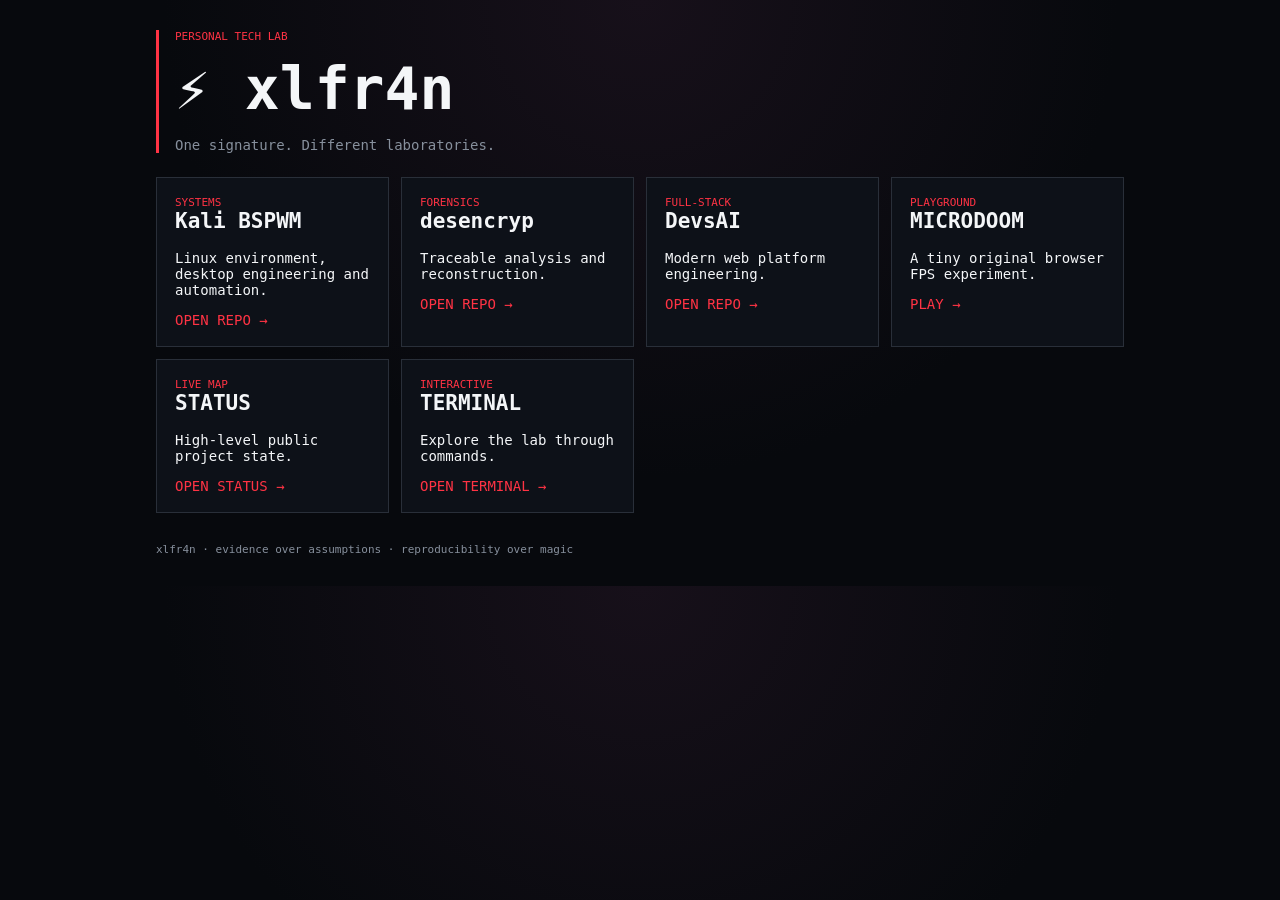
==== index.html @ 0e866625 "feat(profile): add xlfr4n lab navigation and experiments" ====
<!doctype html><html lang="en"><head><meta charset="utf-8"><meta name="viewport" content="width=device-width,initial-scale=1"><meta name="theme-color" content="#07090d"><title>xlfr4n // LAB</title><style>:root{--r:#ff3344;--bg:#07090d;--p:#0d1118;--f:#f4f6f8;--m:#87909d}*{box-sizing:border-box}body{margin:0;background:radial-gradient(circle at 50% 0,#17101a,#07090d 55%);color:var(--f);font:14px ui-monospace,SFMono-Regular,Menlo,monospace}main{width:min(1000px,100%);margin:auto;padding:30px 16px}.hero{border-left:3px solid var(--r);padding-left:16px}.hero h1{margin:.2em 0;font-size:clamp(28px,7vw,58px)}.hero p{color:var(--m)}.grid{display:grid;grid-template-columns:repeat(auto-fit,minmax(210px,1fr));gap:12px;margin-top:24px}.card{padding:18px;background:var(--p);border:1px solid #292f39}.card h2{margin-top:0}.card a{color:var(--r);text-decoration:none}.tag{color:var(--r);font-size:11px}footer{margin-top:30px;color:var(--m);font-size:11px}</style></head><body><main><section class="hero"><div class="tag">PERSONAL TECH LAB</div><h1>⚡ xlfr4n</h1><p>One signature. Different laboratories.</p></section><div class="grid"><div class="card"><div class="tag">SYSTEMS</div><h2>Kali BSPWM</h2><p>Linux environment, desktop engineering and automation.</p><a href="https://github.com/xlfr4n/kali-bspwm-2026">OPEN REPO →</a></div><div class="card"><div class="tag">FORENSICS</div><h2>desencryp</h2><p>Traceable analysis and reconstruction.</p><a href="https://github.com/xlfr4n/desencryp">OPEN REPO →</a></div><div class="card"><div class="tag">FULL-STACK</div><h2>DevsAI</h2><p>Modern web platform engineering.</p><a href="https://github.com/xlfr4n/DevsAI">OPEN REPO →</a></div><div class="card"><div class="tag">PLAYGROUND</div><h2>MICRODOOM</h2><p>A tiny original browser FPS experiment.</p><a href="./play/">PLAY →</a></div><div class="card"><div class="tag">LIVE MAP</div><h2>STATUS</h2><p>High-level public project state.</p><a href="./status/">OPEN STATUS →</a></div><div class="card"><div class="tag">INTERACTIVE</div><h2>TERMINAL</h2><p>Explore the lab through commands.</p><a href="./terminal/">OPEN TERMINAL →</a></div></div><footer>xlfr4n · evidence over assumptions · reproducibility over magic</footer></main></body></html>
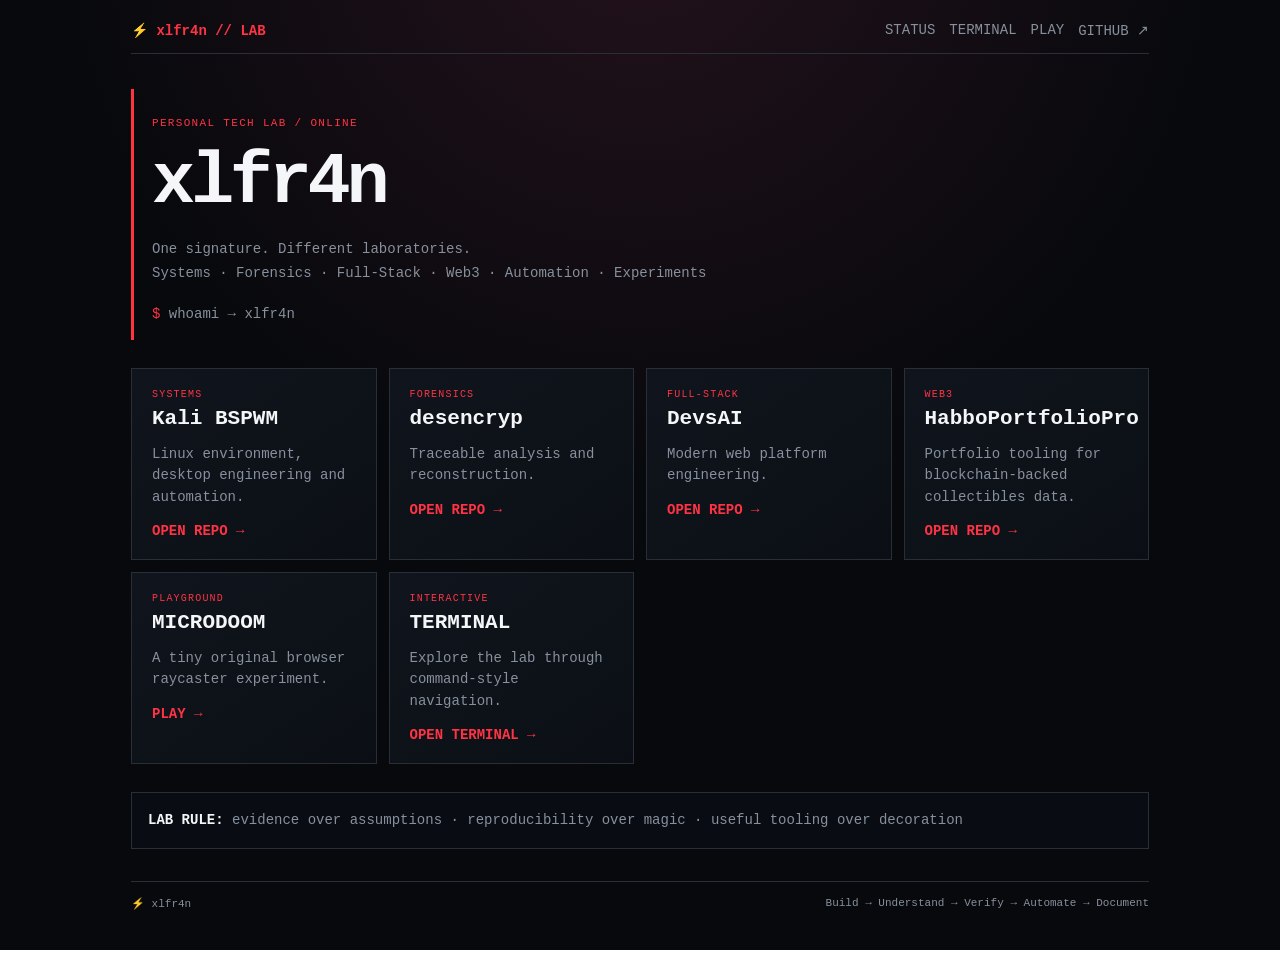
==== commit 73c5d4d6: "lab: polish companion landing page" ====
--- a/index.html
+++ b/index.html
@@ -1 +1,23 @@
-<!doctype html><html lang="en"><head><meta charset="utf-8"><meta name="viewport" content="width=device-width,initial-scale=1"><meta name="theme-color" content="#07090d"><title>xlfr4n // LAB</title><style>:root{--r:#ff3344;--bg:#07090d;--p:#0d1118;--f:#f4f6f8;--m:#87909d}*{box-sizing:border-box}body{margin:0;background:radial-gradient(circle at 50% 0,#17101a,#07090d 55%);color:var(--f);font:14px ui-monospace,SFMono-Regular,Menlo,monospace}main{width:min(1000px,100%);margin:auto;padding:30px 16px}.hero{border-left:3px solid var(--r);padding-left:16px}.hero h1{margin:.2em 0;font-size:clamp(28px,7vw,58px)}.hero p{color:var(--m)}.grid{display:grid;grid-template-columns:repeat(auto-fit,minmax(210px,1fr));gap:12px;margin-top:24px}.card{padding:18px;background:var(--p);border:1px solid #292f39}.card h2{margin-top:0}.card a{color:var(--r);text-decoration:none}.tag{color:var(--r);font-size:11px}footer{margin-top:30px;color:var(--m);font-size:11px}</style></head><body><main><section class="hero"><div class="tag">PERSONAL TECH LAB</div><h1>⚡ xlfr4n</h1><p>One signature. Different laboratories.</p></section><div class="grid"><div class="card"><div class="tag">SYSTEMS</div><h2>Kali BSPWM</h2><p>Linux environment, desktop engineering and automation.</p><a href="https://github.com/xlfr4n/kali-bspwm-2026">OPEN REPO →</a></div><div class="card"><div class="tag">FORENSICS</div><h2>desencryp</h2><p>Traceable analysis and reconstruction.</p><a href="https://github.com/xlfr4n/desencryp">OPEN REPO →</a></div><div class="card"><div class="tag">FULL-STACK</div><h2>DevsAI</h2><p>Modern web platform engineering.</p><a href="https://github.com/xlfr4n/DevsAI">OPEN REPO →</a></div><div class="card"><div class="tag">PLAYGROUND</div><h2>MICRODOOM</h2><p>A tiny original browser FPS experiment.</p><a href="./play/">PLAY →</a></div><div class="card"><div class="tag">LIVE MAP</div><h2>STATUS</h2><p>High-level public project state.</p><a href="./status/">OPEN STATUS →</a></div><div class="card"><div class="tag">INTERACTIVE</div><h2>TERMINAL</h2><p>Explore the lab through commands.</p><a href="./terminal/">OPEN TERMINAL →</a></div></div><footer>xlfr4n · evidence over assumptions · reproducibility over magic</footer></main></body></html>+<!doctype html>
+<html lang="en">
+<head>
+<meta charset="utf-8"><meta name="viewport" content="width=device-width,initial-scale=1">
+<meta name="theme-color" content="#07090d"><meta name="description" content="xlfr4n personal technical laboratory — systems, forensics, full-stack, Web3 and experiments.">
+<link rel="manifest" href="./manifest.json"><title>xlfr4n // LAB</title>
+<style>
+:root{--r:#ff3344;--bg:#07090d;--p:#0d1118;--f:#f4f6f8;--m:#87909d;--line:#292f39}*{box-sizing:border-box}html{scroll-behavior:smooth}body{margin:0;background:radial-gradient(circle at 50% -10%,#24121b,#07090d 48%);color:var(--f);font:14px ui-monospace,SFMono-Regular,Menlo,monospace;min-height:100vh}body:before{content:"";position:fixed;inset:0;pointer-events:none;background:repeating-linear-gradient(0deg,transparent 0 3px,#fff1 4px);opacity:.025}.wrap{width:min(1050px,100%);margin:auto;padding:22px 16px 40px}.nav{display:flex;gap:10px;justify-content:space-between;align-items:center;border-bottom:1px solid var(--line);padding:0 0 14px;margin-bottom:35px}.nav b{color:var(--r)}.nav a{color:var(--m);text-decoration:none}.links{display:flex;gap:14px;flex-wrap:wrap}.hero{padding:28px 0 18px;border-left:3px solid var(--r);padding-left:18px}.eyebrow{color:var(--r);font-size:11px;letter-spacing:.12em}.hero h1{margin:.18em 0;font-size:clamp(34px,9vw,72px);letter-spacing:-.06em}.hero p{color:var(--m);max-width:720px;line-height:1.7}.prompt{margin-top:20px;color:var(--m)}.prompt span{color:var(--r)}.grid{display:grid;grid-template-columns:repeat(auto-fit,minmax(225px,1fr));gap:12px;margin-top:28px}.card{padding:20px;background:linear-gradient(145deg,#10151d,#0b0f15);border:1px solid var(--line);transition:.18s transform,.18s border-color}.card:hover{transform:translateY(-3px);border-color:#ff334466}.card h2{margin:7px 0 8px}.card p{color:var(--m);line-height:1.55;min-height:44px}.card a{color:var(--r);text-decoration:none;font-weight:700}.tag{color:var(--r);font-size:10px;letter-spacing:.12em}.strip{margin-top:28px;border:1px solid var(--line);padding:16px;background:#090d13;color:var(--m);line-height:1.7}.strip strong{color:var(--f)}footer{display:flex;justify-content:space-between;gap:12px;flex-wrap:wrap;margin-top:32px;padding-top:15px;border-top:1px solid var(--line);color:var(--m);font-size:11px}@media(max-width:560px){.nav{align-items:flex-start;flex-direction:column}.links{gap:9px}.hero{padding-top:12px}.card p{min-height:0}}
+</style></head>
+<body><main class="wrap">
+<nav class="nav"><b>⚡ xlfr4n // LAB</b><div class="links"><a href="./status/">STATUS</a><a href="./terminal/">TERMINAL</a><a href="./play/">PLAY</a><a href="https://github.com/xlfr4n">GITHUB ↗</a></div></nav>
+<section class="hero"><div class="eyebrow">PERSONAL TECH LAB / ONLINE</div><h1>xlfr4n</h1><p>One signature. Different laboratories.<br>Systems · Forensics · Full-Stack · Web3 · Automation · Experiments</p><div class="prompt"><span>$</span> whoami → xlfr4n</div></section>
+<div class="grid">
+<div class="card"><div class="tag">SYSTEMS</div><h2>Kali BSPWM</h2><p>Linux environment, desktop engineering and automation.</p><a href="https://github.com/xlfr4n/kali-bspwm-2026">OPEN REPO →</a></div>
+<div class="card"><div class="tag">FORENSICS</div><h2>desencryp</h2><p>Traceable analysis and reconstruction.</p><a href="https://github.com/xlfr4n/desencryp">OPEN REPO →</a></div>
+<div class="card"><div class="tag">FULL-STACK</div><h2>DevsAI</h2><p>Modern web platform engineering.</p><a href="https://github.com/xlfr4n/DevsAI">OPEN REPO →</a></div>
+<div class="card"><div class="tag">WEB3</div><h2>HabboPortfolioPro</h2><p>Portfolio tooling for blockchain-backed collectibles data.</p><a href="https://github.com/xlfr4n/HabboPortfolioPro">OPEN REPO →</a></div>
+<div class="card"><div class="tag">PLAYGROUND</div><h2>MICRODOOM</h2><p>A tiny original browser raycaster experiment.</p><a href="./play/">PLAY →</a></div>
+<div class="card"><div class="tag">INTERACTIVE</div><h2>TERMINAL</h2><p>Explore the lab through command-style navigation.</p><a href="./terminal/">OPEN TERMINAL →</a></div>
+</div>
+<div class="strip"><strong>LAB RULE:</strong> evidence over assumptions · reproducibility over magic · useful tooling over decoration</div>
+<footer><span>⚡ xlfr4n</span><span>Build → Understand → Verify → Automate → Document</span></footer>
+</main></body></html>
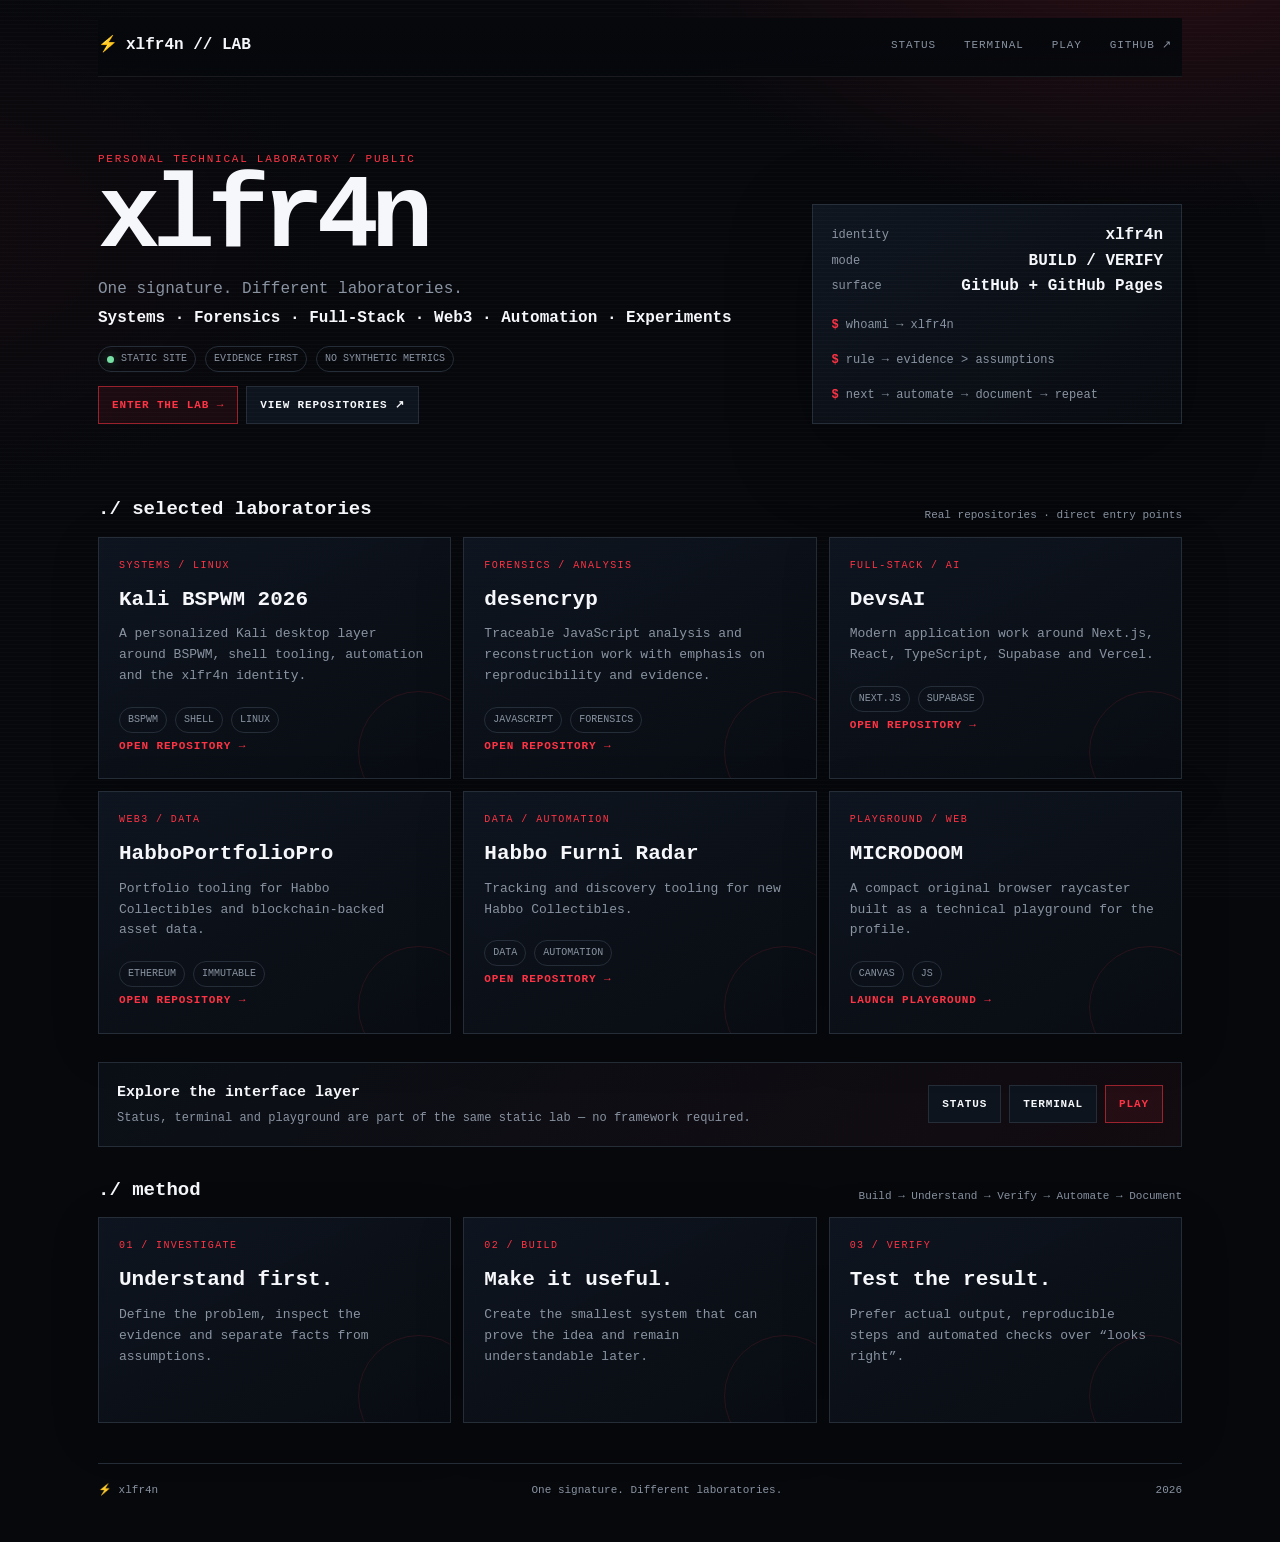
==== commit 08b1bbc9: "ui: upgrade xlfr4n lab pages" ====
--- a/index.html
+++ b/index.html
@@ -1,23 +1 @@
-<!doctype html>
-<html lang="en">
-<head>
-<meta charset="utf-8"><meta name="viewport" content="width=device-width,initial-scale=1">
-<meta name="theme-color" content="#07090d"><meta name="description" content="xlfr4n personal technical laboratory — systems, forensics, full-stack, Web3 and experiments.">
-<link rel="manifest" href="./manifest.json"><title>xlfr4n // LAB</title>
-<style>
-:root{--r:#ff3344;--bg:#07090d;--p:#0d1118;--f:#f4f6f8;--m:#87909d;--line:#292f39}*{box-sizing:border-box}html{scroll-behavior:smooth}body{margin:0;background:radial-gradient(circle at 50% -10%,#24121b,#07090d 48%);color:var(--f);font:14px ui-monospace,SFMono-Regular,Menlo,monospace;min-height:100vh}body:before{content:"";position:fixed;inset:0;pointer-events:none;background:repeating-linear-gradient(0deg,transparent 0 3px,#fff1 4px);opacity:.025}.wrap{width:min(1050px,100%);margin:auto;padding:22px 16px 40px}.nav{display:flex;gap:10px;justify-content:space-between;align-items:center;border-bottom:1px solid var(--line);padding:0 0 14px;margin-bottom:35px}.nav b{color:var(--r)}.nav a{color:var(--m);text-decoration:none}.links{display:flex;gap:14px;flex-wrap:wrap}.hero{padding:28px 0 18px;border-left:3px solid var(--r);padding-left:18px}.eyebrow{color:var(--r);font-size:11px;letter-spacing:.12em}.hero h1{margin:.18em 0;font-size:clamp(34px,9vw,72px);letter-spacing:-.06em}.hero p{color:var(--m);max-width:720px;line-height:1.7}.prompt{margin-top:20px;color:var(--m)}.prompt span{color:var(--r)}.grid{display:grid;grid-template-columns:repeat(auto-fit,minmax(225px,1fr));gap:12px;margin-top:28px}.card{padding:20px;background:linear-gradient(145deg,#10151d,#0b0f15);border:1px solid var(--line);transition:.18s transform,.18s border-color}.card:hover{transform:translateY(-3px);border-color:#ff334466}.card h2{margin:7px 0 8px}.card p{color:var(--m);line-height:1.55;min-height:44px}.card a{color:var(--r);text-decoration:none;font-weight:700}.tag{color:var(--r);font-size:10px;letter-spacing:.12em}.strip{margin-top:28px;border:1px solid var(--line);padding:16px;background:#090d13;color:var(--m);line-height:1.7}.strip strong{color:var(--f)}footer{display:flex;justify-content:space-between;gap:12px;flex-wrap:wrap;margin-top:32px;padding-top:15px;border-top:1px solid var(--line);color:var(--m);font-size:11px}@media(max-width:560px){.nav{align-items:flex-start;flex-direction:column}.links{gap:9px}.hero{padding-top:12px}.card p{min-height:0}}
-</style></head>
-<body><main class="wrap">
-<nav class="nav"><b>⚡ xlfr4n // LAB</b><div class="links"><a href="./status/">STATUS</a><a href="./terminal/">TERMINAL</a><a href="./play/">PLAY</a><a href="https://github.com/xlfr4n">GITHUB ↗</a></div></nav>
-<section class="hero"><div class="eyebrow">PERSONAL TECH LAB / ONLINE</div><h1>xlfr4n</h1><p>One signature. Different laboratories.<br>Systems · Forensics · Full-Stack · Web3 · Automation · Experiments</p><div class="prompt"><span>$</span> whoami → xlfr4n</div></section>
-<div class="grid">
-<div class="card"><div class="tag">SYSTEMS</div><h2>Kali BSPWM</h2><p>Linux environment, desktop engineering and automation.</p><a href="https://github.com/xlfr4n/kali-bspwm-2026">OPEN REPO →</a></div>
-<div class="card"><div class="tag">FORENSICS</div><h2>desencryp</h2><p>Traceable analysis and reconstruction.</p><a href="https://github.com/xlfr4n/desencryp">OPEN REPO →</a></div>
-<div class="card"><div class="tag">FULL-STACK</div><h2>DevsAI</h2><p>Modern web platform engineering.</p><a href="https://github.com/xlfr4n/DevsAI">OPEN REPO →</a></div>
-<div class="card"><div class="tag">WEB3</div><h2>HabboPortfolioPro</h2><p>Portfolio tooling for blockchain-backed collectibles data.</p><a href="https://github.com/xlfr4n/HabboPortfolioPro">OPEN REPO →</a></div>
-<div class="card"><div class="tag">PLAYGROUND</div><h2>MICRODOOM</h2><p>A tiny original browser raycaster experiment.</p><a href="./play/">PLAY →</a></div>
-<div class="card"><div class="tag">INTERACTIVE</div><h2>TERMINAL</h2><p>Explore the lab through command-style navigation.</p><a href="./terminal/">OPEN TERMINAL →</a></div>
-</div>
-<div class="strip"><strong>LAB RULE:</strong> evidence over assumptions · reproducibility over magic · useful tooling over decoration</div>
-<footer><span>⚡ xlfr4n</span><span>Build → Understand → Verify → Automate → Document</span></footer>
-</main></body></html>+<!doctype html><html lang="en"><head><meta charset="utf-8"><meta name="viewport" content="width=device-width,initial-scale=1"><meta name="theme-color" content="#06080c"><meta name="description" content="xlfr4n // personal technical laboratory — systems, forensics, full-stack, Web3, automation and experiments."><link rel="icon" href="./assets/icon.svg" type="image/svg+xml"><link rel="manifest" href="./manifest.json"><link rel="stylesheet" href="./assets/xlfr4n.css"><title>xlfr4n // LAB</title></head><body><div class="shell"><header class="nav"><a class="brand" href="./"><span class="sig">⚡</span> xlfr4n // LAB</a><nav class="navlinks" aria-label="Primary"><a href="./status/">STATUS</a><a href="./terminal/">TERMINAL</a><a href="./play/">PLAY</a><a href="https://github.com/xlfr4n">GITHUB ↗</a></nav></header><main><section class="hero"><div><div class="eyebrow">personal technical laboratory / public</div><h1>xlfr4n</h1><p class="lead">One signature. Different laboratories.<br><b>Systems · Forensics · Full-Stack · Web3 · Automation · Experiments</b></p><div class="kicker"><span class="pill"><span class="dot ok"></span> STATIC SITE</span><span class="pill">EVIDENCE FIRST</span><span class="pill">NO SYNTHETIC METRICS</span></div><div class="buttons"><a class="button primary" href="#labs">ENTER THE LAB →</a><a class="button" href="https://github.com/xlfr4n?tab=repositories">VIEW REPOSITORIES ↗</a></div></div><aside class="hero-panel" aria-label="Lab identity"><div class="row"><span class="kv">identity</span><strong>xlfr4n</strong></div><div class="row"><span class="kv">mode</span><b>BUILD / VERIFY</b></div><div class="row"><span class="kv">surface</span><strong>GitHub + GitHub Pages</strong></div><div class="prompt"><b>$</b> whoami → xlfr4n</div><div class="prompt"><b>$</b> rule → evidence &gt; assumptions</div><div class="prompt"><b>$</b> next → automate → document → repeat</div></aside></section><section class="section" id="labs"><div class="section-head"><h2>./ selected laboratories</h2><p>Real repositories · direct entry points</p></div><div class="grid"><article class="card"><div class="tag">SYSTEMS / LINUX</div><h3>Kali BSPWM 2026</h3><p>A personalized Kali desktop layer around BSPWM, shell tooling, automation and the xlfr4n identity.</p><div class="meta"><span class="pill">BSPWM</span><span class="pill">SHELL</span><span class="pill">LINUX</span></div><a class="link" href="https://github.com/xlfr4n/kali-bspwm-2026">OPEN REPOSITORY →</a></article><article class="card"><div class="tag">FORENSICS / ANALYSIS</div><h3>desencryp</h3><p>Traceable JavaScript analysis and reconstruction work with emphasis on reproducibility and evidence.</p><div class="meta"><span class="pill">JAVASCRIPT</span><span class="pill">FORENSICS</span></div><a class="link" href="https://github.com/xlfr4n/desencryp">OPEN REPOSITORY →</a></article><article class="card"><div class="tag">FULL-STACK / AI</div><h3>DevsAI</h3><p>Modern application work around Next.js, React, TypeScript, Supabase and Vercel.</p><div class="meta"><span class="pill">NEXT.JS</span><span class="pill">SUPABASE</span></div><a class="link" href="https://github.com/xlfr4n/DevsAI">OPEN REPOSITORY →</a></article><article class="card"><div class="tag">WEB3 / DATA</div><h3>HabboPortfolioPro</h3><p>Portfolio tooling for Habbo Collectibles and blockchain-backed asset data.</p><div class="meta"><span class="pill">ETHEREUM</span><span class="pill">IMMUTABLE</span></div><a class="link" href="https://github.com/xlfr4n/HabboPortfolioPro">OPEN REPOSITORY →</a></article><article class="card"><div class="tag">DATA / AUTOMATION</div><h3>Habbo Furni Radar</h3><p>Tracking and discovery tooling for new Habbo Collectibles.</p><div class="meta"><span class="pill">DATA</span><span class="pill">AUTOMATION</span></div><a class="link" href="https://github.com/xlfr4n/habbo-furni-radar">OPEN REPOSITORY →</a></article><article class="card"><div class="tag">PLAYGROUND / WEB</div><h3>MICRODOOM</h3><p>A compact original browser raycaster built as a technical playground for the profile.</p><div class="meta"><span class="pill">CANVAS</span><span class="pill">JS</span></div><a class="link" href="./play/">LAUNCH PLAYGROUND →</a></article></div></section><section class="section"><div class="banner"><div><h3>Explore the interface layer</h3><p>Status, terminal and playground are part of the same static lab — no framework required.</p></div><div class="buttons"><a class="button" href="./status/">STATUS</a><a class="button" href="./terminal/">TERMINAL</a><a class="button primary" href="./play/">PLAY</a></div></div></section><section class="section"><div class="section-head"><h2>./ method</h2><p>Build → Understand → Verify → Automate → Document</p></div><div class="grid"><article class="card"><div class="tag">01 / INVESTIGATE</div><h3>Understand first.</h3><p>Define the problem, inspect the evidence and separate facts from assumptions.</p></article><article class="card"><div class="tag">02 / BUILD</div><h3>Make it useful.</h3><p>Create the smallest system that can prove the idea and remain understandable later.</p></article><article class="card"><div class="tag">03 / VERIFY</div><h3>Test the result.</h3><p>Prefer actual output, reproducible steps and automated checks over “looks right”.</p></article></div></section></main><footer class="footer"><span><span class="sig">⚡</span> xlfr4n</span><span>One signature. Different laboratories.</span><span data-year>2026</span></footer></div><script src="./assets/xlfr4n.js"></script></body></html>
--- a/assets/xlfr4n.css
+++ b/assets/xlfr4n.css
@@ -0,0 +1 @@
+:root{--red:#ff3344;--red2:#ff6875;--bg:#06080c;--panel:#0c1118;--text:#f5f7fa;--muted:#8993a1;--line:#252d38;--ok:#77e0a5;--shadow:0 24px 80px rgba(0,0,0,.38);--mono:ui-monospace,SFMono-Regular,Menlo,Monaco,Consolas,"Liberation Mono",monospace}*{box-sizing:border-box}html{scroll-behavior:smooth}body{margin:0;background:radial-gradient(900px 500px at 90% -5%,rgba(255,51,68,.14),transparent 60%),radial-gradient(800px 480px at -10% 15%,rgba(255,51,68,.05),transparent 60%),var(--bg);color:var(--text);font-family:var(--mono);line-height:1.6}body:before{content:"";position:fixed;inset:0;pointer-events:none;opacity:.032;background:repeating-linear-gradient(0deg,transparent 0 3px,#fff 4px);mix-blend-mode:screen}a{color:inherit}a:focus-visible,button:focus-visible,input:focus-visible{outline:2px solid var(--red);outline-offset:3px}.shell{width:min(1120px,100%);margin:auto;padding:18px 18px 42px}.nav{position:sticky;top:0;z-index:20;display:flex;align-items:center;justify-content:space-between;gap:18px;padding:12px 0 14px;border-bottom:1px solid rgba(255,255,255,.08);background:linear-gradient(var(--bg),rgba(6,8,12,.88));backdrop-filter:blur(12px)}.brand{display:inline-flex;align-items:center;gap:8px;text-decoration:none;font-weight:800}.sig{color:var(--red)}.navlinks{display:flex;gap:8px;flex-wrap:wrap;justify-content:flex-end}.navlinks a{padding:6px 9px;color:var(--muted);font-size:11px;letter-spacing:.08em;text-decoration:none;border:1px solid transparent;border-radius:999px}.navlinks a:hover,.navlinks a[aria-current=page]{color:var(--text);border-color:var(--line);background:rgba(255,255,255,.025)}.eyebrow{color:var(--red);font-size:11px;letter-spacing:.16em;text-transform:uppercase}.hero{padding:74px 0 42px;display:grid;grid-template-columns:1.3fr .7fr;gap:28px;align-items:end}.hero h1{margin:5px 0 10px;font-size:clamp(48px,10vw,104px);line-height:.88;letter-spacing:-.075em}.hero .lead{margin:0;max-width:740px;color:var(--muted);font-size:16px;line-height:1.8}.hero .lead b{color:var(--text)}.hero-panel{border:1px solid var(--line);background:linear-gradient(145deg,rgba(16,23,34,.92),rgba(8,11,16,.9));box-shadow:var(--shadow);padding:18px}.hero-panel .row{display:flex;justify-content:space-between;gap:12px;align-items:center}.kv{color:var(--muted);font-size:12px}.kv strong{color:var(--text)}.kv b{color:var(--red)}.prompt{margin-top:16px;color:var(--muted);font-size:12px}.prompt b{color:var(--red)}.section{margin-top:28px}.section-head{display:flex;align-items:end;justify-content:space-between;gap:18px;margin-bottom:12px}.section-head h2{margin:0;font-size:19px}.section-head p{margin:0;color:var(--muted);font-size:11px}.grid{display:grid;grid-template-columns:repeat(12,1fr);gap:12px}.card{grid-column:span 4;position:relative;min-height:206px;padding:20px;border:1px solid var(--line);background:linear-gradient(150deg,rgba(16,23,34,.9),rgba(9,13,19,.95));box-shadow:0 12px 45px rgba(0,0,0,.18);overflow:hidden}.card:after{content:"";position:absolute;inset:auto -30px -35px auto;width:120px;height:120px;border:1px solid rgba(255,51,68,.12);border-radius:50%}.card:hover{transform:translateY(-3px);border-color:rgba(255,51,68,.45)}.card,.button{transition:transform .18s ease,border-color .18s ease,background .18s ease}.card .tag{color:var(--red);font-size:10px;letter-spacing:.14em}.card h3{margin:9px 0 8px;font-size:21px}.card p{margin:0 0 20px;color:var(--muted);font-size:13px}.link{color:var(--red);font-size:11px;font-weight:800;text-decoration:none;letter-spacing:.08em}.banner{display:grid;grid-template-columns:1fr auto;gap:20px;align-items:center;padding:18px;border:1px solid var(--line);background:linear-gradient(135deg,#0b1017,#120b10)}.banner h3{margin:0 0 4px;font-size:15px}.banner p{margin:0;color:var(--muted);font-size:12px}.buttons{display:flex;gap:8px;flex-wrap:wrap}.button{display:inline-flex;align-items:center;justify-content:center;min-height:38px;padding:0 13px;border:1px solid var(--line);background:#0d141d;text-decoration:none;font-size:11px;font-weight:800;letter-spacing:.08em}.button:hover{border-color:rgba(255,51,68,.48);background:#111a24}.button.primary{border-color:rgba(255,51,68,.55);background:rgba(255,51,68,.08);color:var(--red)}.pill{display:inline-flex;align-items:center;gap:7px;padding:4px 8px;border:1px solid var(--line);color:var(--muted);font-size:10px;border-radius:999px}.dot{width:7px;height:7px;border-radius:50%;background:var(--red);box-shadow:0 0 12px rgba(255,51,68,.55)}.dot.ok{background:var(--ok);box-shadow:0 0 12px rgba(119,224,165,.45)}.meta{display:flex;gap:8px;flex-wrap:wrap;margin-top:14px}.footer{display:flex;justify-content:space-between;gap:12px;flex-wrap:wrap;margin-top:40px;padding-top:18px;border-top:1px solid var(--line);color:var(--muted);font-size:11px}.kicker{display:flex;gap:9px;flex-wrap:wrap;margin:14px 0}.prose{max-width:820px;color:var(--muted);font-size:13px}.prose strong{color:var(--text)}.list{display:grid;gap:10px}.list-row{display:grid;grid-template-columns:150px 1fr auto;gap:16px;align-items:center;padding:13px 0;border-bottom:1px solid rgba(255,255,255,.06)}.list-row:last-child{border-bottom:0}@media(max-width:860px){.hero{grid-template-columns:1fr}.card{grid-column:span 6}}@media(max-width:560px){.shell{padding-inline:13px}.nav{align-items:flex-start}.navlinks{gap:3px}.navlinks a{padding:5px 6px;font-size:10px}.hero{padding:54px 0 28px}.hero h1{font-size:clamp(48px,18vw,82px)}.card{grid-column:span 12;min-height:180px}.banner{grid-template-columns:1fr}.list-row{grid-template-columns:1fr;gap:4px}}@media(prefers-reduced-motion:reduce){html{scroll-behavior:auto}.card,.button{transition:none}}
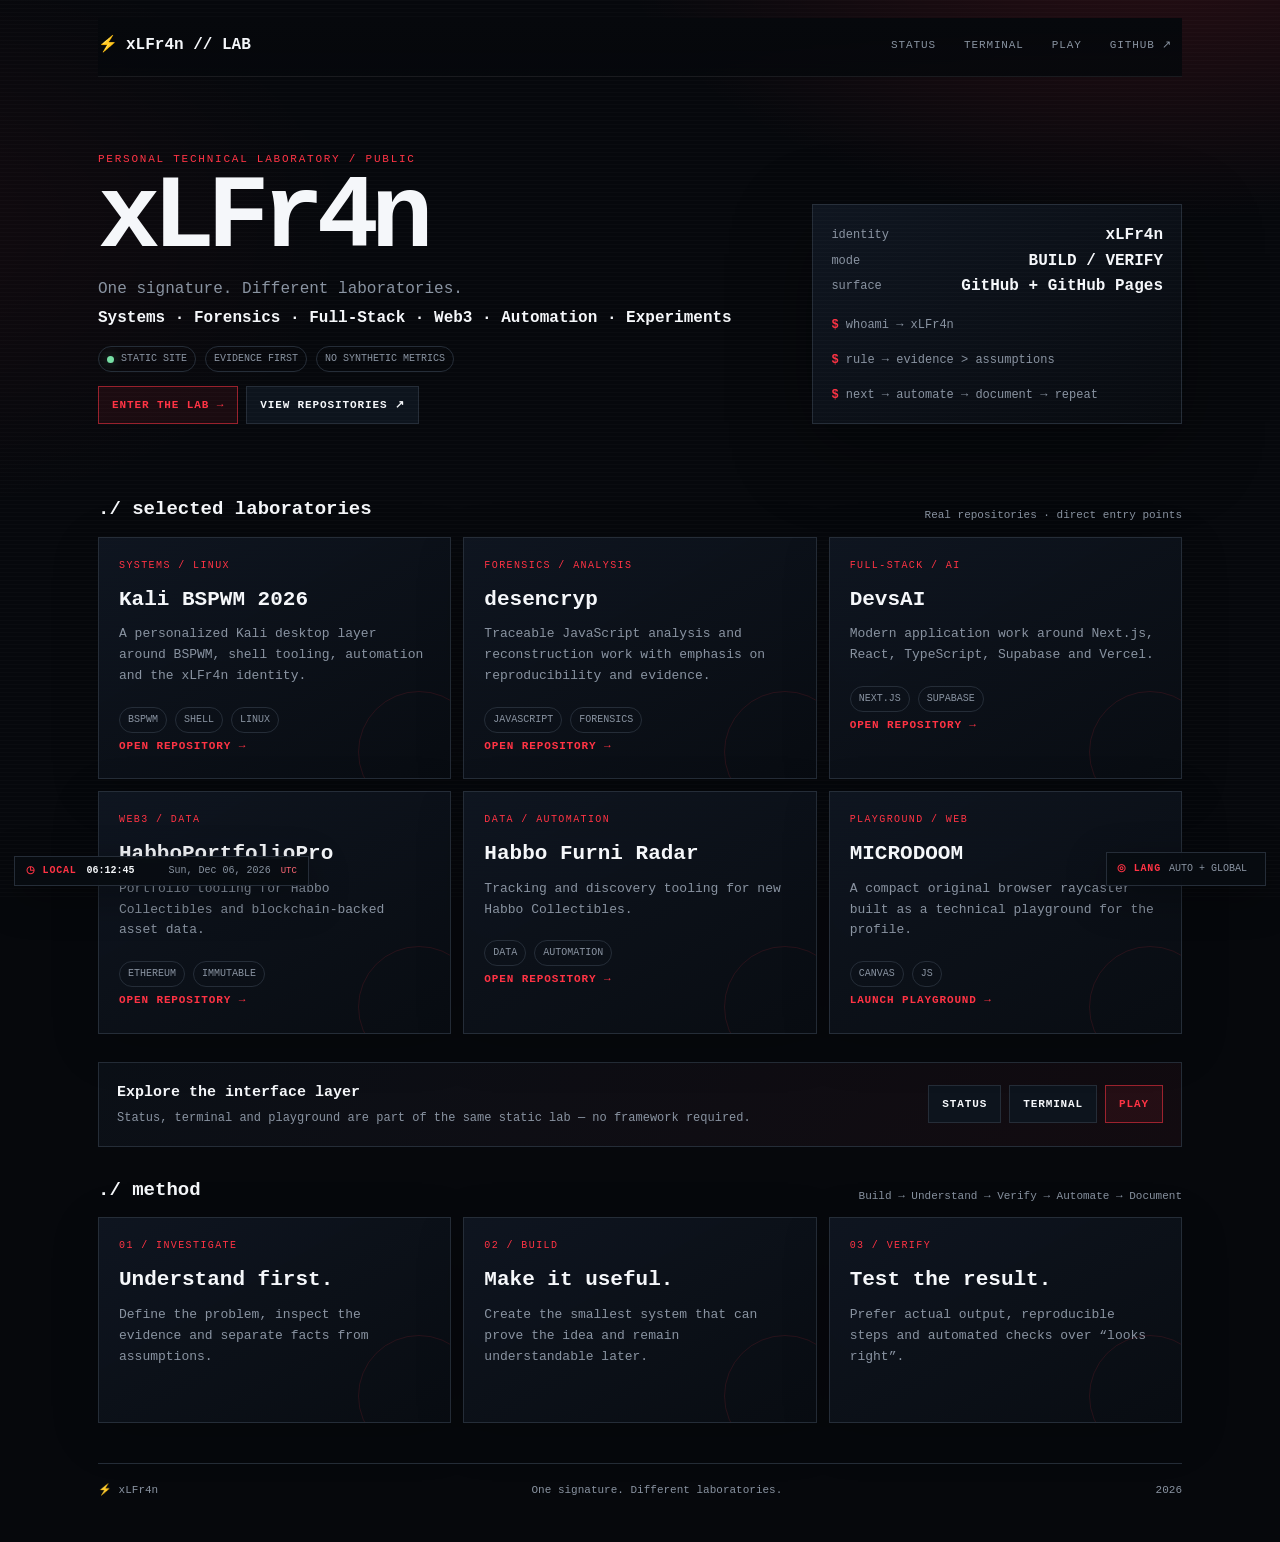
==== commit 2fc66a41: "brand: use xLFr4n signature on LAB" ====
--- a/index.html
+++ b/index.html
@@ -1 +1 @@
-<!doctype html><html lang="en"><head><meta charset="utf-8"><meta name="viewport" content="width=device-width,initial-scale=1"><meta name="theme-color" content="#06080c"><meta name="description" content="xlfr4n // personal technical laboratory — systems, forensics, full-stack, Web3, automation and experiments."><link rel="icon" href="./assets/icon.svg" type="image/svg+xml"><link rel="manifest" href="./manifest.json"><link rel="stylesheet" href="./assets/xlfr4n.css"><title>xlfr4n // LAB</title></head><body><div class="shell"><header class="nav"><a class="brand" href="./"><span class="sig">⚡</span> xlfr4n // LAB</a><nav class="navlinks" aria-label="Primary"><a href="./status/">STATUS</a><a href="./terminal/">TERMINAL</a><a href="./play/">PLAY</a><a href="https://github.com/xlfr4n">GITHUB ↗</a></nav></header><main><section class="hero"><div><div class="eyebrow">personal technical laboratory / public</div><h1>xlfr4n</h1><p class="lead">One signature. Different laboratories.<br><b>Systems · Forensics · Full-Stack · Web3 · Automation · Experiments</b></p><div class="kicker"><span class="pill"><span class="dot ok"></span> STATIC SITE</span><span class="pill">EVIDENCE FIRST</span><span class="pill">NO SYNTHETIC METRICS</span></div><div class="buttons"><a class="button primary" href="#labs">ENTER THE LAB →</a><a class="button" href="https://github.com/xlfr4n?tab=repositories">VIEW REPOSITORIES ↗</a></div></div><aside class="hero-panel" aria-label="Lab identity"><div class="row"><span class="kv">identity</span><strong>xlfr4n</strong></div><div class="row"><span class="kv">mode</span><b>BUILD / VERIFY</b></div><div class="row"><span class="kv">surface</span><strong>GitHub + GitHub Pages</strong></div><div class="prompt"><b>$</b> whoami → xlfr4n</div><div class="prompt"><b>$</b> rule → evidence &gt; assumptions</div><div class="prompt"><b>$</b> next → automate → document → repeat</div></aside></section><section class="section" id="labs"><div class="section-head"><h2>./ selected laboratories</h2><p>Real repositories · direct entry points</p></div><div class="grid"><article class="card"><div class="tag">SYSTEMS / LINUX</div><h3>Kali BSPWM 2026</h3><p>A personalized Kali desktop layer around BSPWM, shell tooling, automation and the xlfr4n identity.</p><div class="meta"><span class="pill">BSPWM</span><span class="pill">SHELL</span><span class="pill">LINUX</span></div><a class="link" href="https://github.com/xlfr4n/kali-bspwm-2026">OPEN REPOSITORY →</a></article><article class="card"><div class="tag">FORENSICS / ANALYSIS</div><h3>desencryp</h3><p>Traceable JavaScript analysis and reconstruction work with emphasis on reproducibility and evidence.</p><div class="meta"><span class="pill">JAVASCRIPT</span><span class="pill">FORENSICS</span></div><a class="link" href="https://github.com/xlfr4n/desencryp">OPEN REPOSITORY →</a></article><article class="card"><div class="tag">FULL-STACK / AI</div><h3>DevsAI</h3><p>Modern application work around Next.js, React, TypeScript, Supabase and Vercel.</p><div class="meta"><span class="pill">NEXT.JS</span><span class="pill">SUPABASE</span></div><a class="link" href="https://github.com/xlfr4n/DevsAI">OPEN REPOSITORY →</a></article><article class="card"><div class="tag">WEB3 / DATA</div><h3>HabboPortfolioPro</h3><p>Portfolio tooling for Habbo Collectibles and blockchain-backed asset data.</p><div class="meta"><span class="pill">ETHEREUM</span><span class="pill">IMMUTABLE</span></div><a class="link" href="https://github.com/xlfr4n/HabboPortfolioPro">OPEN REPOSITORY →</a></article><article class="card"><div class="tag">DATA / AUTOMATION</div><h3>Habbo Furni Radar</h3><p>Tracking and discovery tooling for new Habbo Collectibles.</p><div class="meta"><span class="pill">DATA</span><span class="pill">AUTOMATION</span></div><a class="link" href="https://github.com/xlfr4n/habbo-furni-radar">OPEN REPOSITORY →</a></article><article class="card"><div class="tag">PLAYGROUND / WEB</div><h3>MICRODOOM</h3><p>A compact original browser raycaster built as a technical playground for the profile.</p><div class="meta"><span class="pill">CANVAS</span><span class="pill">JS</span></div><a class="link" href="./play/">LAUNCH PLAYGROUND →</a></article></div></section><section class="section"><div class="banner"><div><h3>Explore the interface layer</h3><p>Status, terminal and playground are part of the same static lab — no framework required.</p></div><div class="buttons"><a class="button" href="./status/">STATUS</a><a class="button" href="./terminal/">TERMINAL</a><a class="button primary" href="./play/">PLAY</a></div></div></section><section class="section"><div class="section-head"><h2>./ method</h2><p>Build → Understand → Verify → Automate → Document</p></div><div class="grid"><article class="card"><div class="tag">01 / INVESTIGATE</div><h3>Understand first.</h3><p>Define the problem, inspect the evidence and separate facts from assumptions.</p></article><article class="card"><div class="tag">02 / BUILD</div><h3>Make it useful.</h3><p>Create the smallest system that can prove the idea and remain understandable later.</p></article><article class="card"><div class="tag">03 / VERIFY</div><h3>Test the result.</h3><p>Prefer actual output, reproducible steps and automated checks over “looks right”.</p></article></div></section></main><footer class="footer"><span><span class="sig">⚡</span> xlfr4n</span><span>One signature. Different laboratories.</span><span data-year>2026</span></footer></div><script src="./assets/xlfr4n.js"></script></body></html>+<!doctype html><html lang="en"><head><meta charset="utf-8"><meta name="viewport" content="width=device-width,initial-scale=1"><meta name="theme-color" content="#06080c"><meta name="description" content="xLFr4n // personal technical laboratory — systems, forensics, full-stack, Web3, automation and experiments."><link rel="icon" href="./assets/icon.svg" type="image/svg+xml"><link rel="manifest" href="./manifest.json"><link rel="stylesheet" href="./assets/xlfr4n.css"><title>xLFr4n // LAB</title></head><body><div class="shell"><header class="nav"><a class="brand" href="./"><span class="sig">⚡</span> xLFr4n // LAB</a><nav class="navlinks" aria-label="Primary"><a href="./status/">STATUS</a><a href="./terminal/">TERMINAL</a><a href="./play/">PLAY</a><a href="https://github.com/xlfr4n">GITHUB ↗</a></nav></header><main><section class="hero"><div><div class="eyebrow">personal technical laboratory / public</div><h1>xLFr4n</h1><p class="lead">One signature. Different laboratories.<br><b>Systems · Forensics · Full-Stack · Web3 · Automation · Experiments</b></p><div class="kicker"><span class="pill"><span class="dot ok"></span> STATIC SITE</span><span class="pill">EVIDENCE FIRST</span><span class="pill">NO SYNTHETIC METRICS</span></div><div class="buttons"><a class="button primary" href="#labs">ENTER THE LAB →</a><a class="button" href="https://github.com/xlfr4n?tab=repositories">VIEW REPOSITORIES ↗</a></div></div><aside class="hero-panel" aria-label="Lab identity"><div class="row"><span class="kv">identity</span><strong>xLFr4n</strong></div><div class="row"><span class="kv">mode</span><b>BUILD / VERIFY</b></div><div class="row"><span class="kv">surface</span><strong>GitHub + GitHub Pages</strong></div><div class="prompt"><b>$</b> whoami → xLFr4n</div><div class="prompt"><b>$</b> rule → evidence &gt; assumptions</div><div class="prompt"><b>$</b> next → automate → document → repeat</div></aside></section><section class="section" id="labs"><div class="section-head"><h2>./ selected laboratories</h2><p>Real repositories · direct entry points</p></div><div class="grid"><article class="card"><div class="tag">SYSTEMS / LINUX</div><h3>Kali BSPWM 2026</h3><p>A personalized Kali desktop layer around BSPWM, shell tooling, automation and the xLFr4n identity.</p><div class="meta"><span class="pill">BSPWM</span><span class="pill">SHELL</span><span class="pill">LINUX</span></div><a class="link" href="https://github.com/xlfr4n/kali-bspwm-2026">OPEN REPOSITORY →</a></article><article class="card"><div class="tag">FORENSICS / ANALYSIS</div><h3>desencryp</h3><p>Traceable JavaScript analysis and reconstruction work with emphasis on reproducibility and evidence.</p><div class="meta"><span class="pill">JAVASCRIPT</span><span class="pill">FORENSICS</span></div><a class="link" href="https://github.com/xlfr4n/desencryp">OPEN REPOSITORY →</a></article><article class="card"><div class="tag">FULL-STACK / AI</div><h3>DevsAI</h3><p>Modern application work around Next.js, React, TypeScript, Supabase and Vercel.</p><div class="meta"><span class="pill">NEXT.JS</span><span class="pill">SUPABASE</span></div><a class="link" href="https://github.com/xlfr4n/DevsAI">OPEN REPOSITORY →</a></article><article class="card"><div class="tag">WEB3 / DATA</div><h3>HabboPortfolioPro</h3><p>Portfolio tooling for Habbo Collectibles and blockchain-backed asset data.</p><div class="meta"><span class="pill">ETHEREUM</span><span class="pill">IMMUTABLE</span></div><a class="link" href="https://github.com/xlfr4n/HabboPortfolioPro">OPEN REPOSITORY →</a></article><article class="card"><div class="tag">DATA / AUTOMATION</div><h3>Habbo Furni Radar</h3><p>Tracking and discovery tooling for new Habbo Collectibles.</p><div class="meta"><span class="pill">DATA</span><span class="pill">AUTOMATION</span></div><a class="link" href="https://github.com/xlfr4n/habbo-furni-radar">OPEN REPOSITORY →</a></article><article class="card"><div class="tag">PLAYGROUND / WEB</div><h3>MICRODOOM</h3><p>A compact original browser raycaster built as a technical playground for the profile.</p><div class="meta"><span class="pill">CANVAS</span><span class="pill">JS</span></div><a class="link" href="./play/">LAUNCH PLAYGROUND →</a></article></div></section><section class="section"><div class="banner"><div><h3>Explore the interface layer</h3><p>Status, terminal and playground are part of the same static lab — no framework required.</p></div><div class="buttons"><a class="button" href="./status/">STATUS</a><a class="button" href="./terminal/">TERMINAL</a><a class="button primary" href="./play/">PLAY</a></div></div></section><section class="section"><div class="section-head"><h2>./ method</h2><p>Build → Understand → Verify → Automate → Document</p></div><div class="grid"><article class="card"><div class="tag">01 / INVESTIGATE</div><h3>Understand first.</h3><p>Define the problem, inspect the evidence and separate facts from assumptions.</p></article><article class="card"><div class="tag">02 / BUILD</div><h3>Make it useful.</h3><p>Create the smallest system that can prove the idea and remain understandable later.</p></article><article class="card"><div class="tag">03 / VERIFY</div><h3>Test the result.</h3><p>Prefer actual output, reproducible steps and automated checks over “looks right”.</p></article></div></section></main><footer class="footer"><span><span class="sig">⚡</span> xLFr4n</span><span>One signature. Different laboratories.</span><span data-year>2026</span></footer></div><script src="./assets/xlfr4n.js"></script></body></html>
--- a/assets/xlfr4n.css
+++ b/assets/xlfr4n.css
@@ -1 +1 @@
-:root{--red:#ff3344;--red2:#ff6875;--bg:#06080c;--panel:#0c1118;--text:#f5f7fa;--muted:#8993a1;--line:#252d38;--ok:#77e0a5;--shadow:0 24px 80px rgba(0,0,0,.38);--mono:ui-monospace,SFMono-Regular,Menlo,Monaco,Consolas,"Liberation Mono",monospace}*{box-sizing:border-box}html{scroll-behavior:smooth}body{margin:0;background:radial-gradient(900px 500px at 90% -5%,rgba(255,51,68,.14),transparent 60%),radial-gradient(800px 480px at -10% 15%,rgba(255,51,68,.05),transparent 60%),var(--bg);color:var(--text);font-family:var(--mono);line-height:1.6}body:before{content:"";position:fixed;inset:0;pointer-events:none;opacity:.032;background:repeating-linear-gradient(0deg,transparent 0 3px,#fff 4px);mix-blend-mode:screen}a{color:inherit}a:focus-visible,button:focus-visible,input:focus-visible{outline:2px solid var(--red);outline-offset:3px}.shell{width:min(1120px,100%);margin:auto;padding:18px 18px 42px}.nav{position:sticky;top:0;z-index:20;display:flex;align-items:center;justify-content:space-between;gap:18px;padding:12px 0 14px;border-bottom:1px solid rgba(255,255,255,.08);background:linear-gradient(var(--bg),rgba(6,8,12,.88));backdrop-filter:blur(12px)}.brand{display:inline-flex;align-items:center;gap:8px;text-decoration:none;font-weight:800}.sig{color:var(--red)}.navlinks{display:flex;gap:8px;flex-wrap:wrap;justify-content:flex-end}.navlinks a{padding:6px 9px;color:var(--muted);font-size:11px;letter-spacing:.08em;text-decoration:none;border:1px solid transparent;border-radius:999px}.navlinks a:hover,.navlinks a[aria-current=page]{color:var(--text);border-color:var(--line);background:rgba(255,255,255,.025)}.eyebrow{color:var(--red);font-size:11px;letter-spacing:.16em;text-transform:uppercase}.hero{padding:74px 0 42px;display:grid;grid-template-columns:1.3fr .7fr;gap:28px;align-items:end}.hero h1{margin:5px 0 10px;font-size:clamp(48px,10vw,104px);line-height:.88;letter-spacing:-.075em}.hero .lead{margin:0;max-width:740px;color:var(--muted);font-size:16px;line-height:1.8}.hero .lead b{color:var(--text)}.hero-panel{border:1px solid var(--line);background:linear-gradient(145deg,rgba(16,23,34,.92),rgba(8,11,16,.9));box-shadow:var(--shadow);padding:18px}.hero-panel .row{display:flex;justify-content:space-between;gap:12px;align-items:center}.kv{color:var(--muted);font-size:12px}.kv strong{color:var(--text)}.kv b{color:var(--red)}.prompt{margin-top:16px;color:var(--muted);font-size:12px}.prompt b{color:var(--red)}.section{margin-top:28px}.section-head{display:flex;align-items:end;justify-content:space-between;gap:18px;margin-bottom:12px}.section-head h2{margin:0;font-size:19px}.section-head p{margin:0;color:var(--muted);font-size:11px}.grid{display:grid;grid-template-columns:repeat(12,1fr);gap:12px}.card{grid-column:span 4;position:relative;min-height:206px;padding:20px;border:1px solid var(--line);background:linear-gradient(150deg,rgba(16,23,34,.9),rgba(9,13,19,.95));box-shadow:0 12px 45px rgba(0,0,0,.18);overflow:hidden}.card:after{content:"";position:absolute;inset:auto -30px -35px auto;width:120px;height:120px;border:1px solid rgba(255,51,68,.12);border-radius:50%}.card:hover{transform:translateY(-3px);border-color:rgba(255,51,68,.45)}.card,.button{transition:transform .18s ease,border-color .18s ease,background .18s ease}.card .tag{color:var(--red);font-size:10px;letter-spacing:.14em}.card h3{margin:9px 0 8px;font-size:21px}.card p{margin:0 0 20px;color:var(--muted);font-size:13px}.link{color:var(--red);font-size:11px;font-weight:800;text-decoration:none;letter-spacing:.08em}.banner{display:grid;grid-template-columns:1fr auto;gap:20px;align-items:center;padding:18px;border:1px solid var(--line);background:linear-gradient(135deg,#0b1017,#120b10)}.banner h3{margin:0 0 4px;font-size:15px}.banner p{margin:0;color:var(--muted);font-size:12px}.buttons{display:flex;gap:8px;flex-wrap:wrap}.button{display:inline-flex;align-items:center;justify-content:center;min-height:38px;padding:0 13px;border:1px solid var(--line);background:#0d141d;text-decoration:none;font-size:11px;font-weight:800;letter-spacing:.08em}.button:hover{border-color:rgba(255,51,68,.48);background:#111a24}.button.primary{border-color:rgba(255,51,68,.55);background:rgba(255,51,68,.08);color:var(--red)}.pill{display:inline-flex;align-items:center;gap:7px;padding:4px 8px;border:1px solid var(--line);color:var(--muted);font-size:10px;border-radius:999px}.dot{width:7px;height:7px;border-radius:50%;background:var(--red);box-shadow:0 0 12px rgba(255,51,68,.55)}.dot.ok{background:var(--ok);box-shadow:0 0 12px rgba(119,224,165,.45)}.meta{display:flex;gap:8px;flex-wrap:wrap;margin-top:14px}.footer{display:flex;justify-content:space-between;gap:12px;flex-wrap:wrap;margin-top:40px;padding-top:18px;border-top:1px solid var(--line);color:var(--muted);font-size:11px}.kicker{display:flex;gap:9px;flex-wrap:wrap;margin:14px 0}.prose{max-width:820px;color:var(--muted);font-size:13px}.prose strong{color:var(--text)}.list{display:grid;gap:10px}.list-row{display:grid;grid-template-columns:150px 1fr auto;gap:16px;align-items:center;padding:13px 0;border-bottom:1px solid rgba(255,255,255,.06)}.list-row:last-child{border-bottom:0}@media(max-width:860px){.hero{grid-template-columns:1fr}.card{grid-column:span 6}}@media(max-width:560px){.shell{padding-inline:13px}.nav{align-items:flex-start}.navlinks{gap:3px}.navlinks a{padding:5px 6px;font-size:10px}.hero{padding:54px 0 28px}.hero h1{font-size:clamp(48px,18vw,82px)}.card{grid-column:span 12;min-height:180px}.banner{grid-template-columns:1fr}.list-row{grid-template-columns:1fr;gap:4px}}@media(prefers-reduced-motion:reduce){html{scroll-behavior:auto}.card,.button{transition:none}}+:root{--red:#ff3344;--red2:#ff6875;--bg:#06080c;--panel:#0c1118;--text:#f5f7fa;--muted:#8993a1;--line:#252d38;--ok:#77e0a5;--shadow:0 24px 80px rgba(0,0,0,.38);--mono:ui-monospace,SFMono-Regular,Menlo,Monaco,Consolas,"Liberation Mono",monospace}*{box-sizing:border-box}html{scroll-behavior:smooth}body{margin:0;background:radial-gradient(900px 500px at 90% -5%,rgba(255,51,68,.14),transparent 60%),radial-gradient(800px 480px at -10% 15%,rgba(255,51,68,.05),transparent 60%),var(--bg);color:var(--text);font-family:var(--mono);line-height:1.6}body:before{content:"";position:fixed;inset:0;pointer-events:none;opacity:.032;background:repeating-linear-gradient(0deg,transparent 0 3px,#fff 4px);mix-blend-mode:screen}a{color:inherit}a:focus-visible,button:focus-visible,input:focus-visible{outline:2px solid var(--red);outline-offset:3px}.shell{width:min(1120px,100%);margin:auto;padding:18px 18px 42px}.nav{position:sticky;top:0;z-index:20;display:flex;align-items:center;justify-content:space-between;gap:18px;padding:12px 0 14px;border-bottom:1px solid rgba(255,255,255,.08);background:linear-gradient(var(--bg),rgba(6,8,12,.88));backdrop-filter:blur(12px)}.brand{display:inline-flex;align-items:center;gap:8px;text-decoration:none;font-weight:800}.sig{color:var(--red)}.navlinks{display:flex;gap:8px;flex-wrap:wrap;justify-content:flex-end}.navlinks a{padding:6px 9px;color:var(--muted);font-size:11px;letter-spacing:.08em;text-decoration:none;border:1px solid transparent;border-radius:999px}.navlinks a:hover,.navlinks a[aria-current=page]{color:var(--text);border-color:var(--line);background:rgba(255,255,255,.025)}.eyebrow{color:var(--red);font-size:11px;letter-spacing:.16em;text-transform:uppercase}.hero{padding:74px 0 42px;display:grid;grid-template-columns:1.3fr .7fr;gap:28px;align-items:end}.hero h1{margin:5px 0 10px;font-size:clamp(48px,10vw,104px);line-height:.88;letter-spacing:-.075em}.hero .lead{margin:0;max-width:740px;color:var(--muted);font-size:16px;line-height:1.8}.hero .lead b{color:var(--text)}.hero-panel{border:1px solid var(--line);background:linear-gradient(145deg,rgba(16,23,34,.92),rgba(8,11,16,.9));box-shadow:var(--shadow);padding:18px}.hero-panel .row{display:flex;justify-content:space-between;gap:12px;align-items:center}.kv{color:var(--muted);font-size:12px}.kv strong{color:var(--text)}.kv b{color:var(--red)}.prompt{margin-top:16px;color:var(--muted);font-size:12px}.prompt b{color:var(--red)}.section{margin-top:28px}.section-head{display:flex;align-items:end;justify-content:space-between;gap:18px;margin-bottom:12px}.section-head h2{margin:0;font-size:19px}.section-head p{margin:0;color:var(--muted);font-size:11px}.grid{display:grid;grid-template-columns:repeat(12,1fr);gap:12px}.card{grid-column:span 4;position:relative;min-height:206px;padding:20px;border:1px solid var(--line);background:linear-gradient(150deg,rgba(16,23,34,.9),rgba(9,13,19,.95));box-shadow:0 12px 45px rgba(0,0,0,.18);overflow:hidden}.card:after{content:"";position:absolute;inset:auto -30px -35px auto;width:120px;height:120px;border:1px solid rgba(255,51,68,.12);border-radius:50%}.card:hover{transform:translateY(-3px);border-color:rgba(255,51,68,.45)}.card,.button{transition:transform .18s ease,border-color .18s ease,background .18s ease}.card .tag{color:var(--red);font-size:10px;letter-spacing:.14em}.card h3{margin:9px 0 8px;font-size:21px}.card p{margin:0 0 20px;color:var(--muted);font-size:13px}.link{color:var(--red);font-size:11px;font-weight:800;text-decoration:none;letter-spacing:.08em}.banner{display:grid;grid-template-columns:1fr auto;gap:20px;align-items:center;padding:18px;border:1px solid var(--line);background:linear-gradient(135deg,#0b1017,#120b10)}.banner h3{margin:0 0 4px;font-size:15px}.banner p{margin:0;color:var(--muted);font-size:12px}.buttons{display:flex;gap:8px;flex-wrap:wrap}.button{display:inline-flex;align-items:center;justify-content:center;min-height:38px;padding:0 13px;border:1px solid var(--line);background:#0d141d;text-decoration:none;font-size:11px;font-weight:800;letter-spacing:.08em}.button:hover{border-color:rgba(255,51,68,.48);background:#111a24}.button.primary{border-color:rgba(255,51,68,.55);background:rgba(255,51,68,.08);color:var(--red)}.pill{display:inline-flex;align-items:center;gap:7px;padding:4px 8px;border:1px solid var(--line);color:var(--muted);font-size:10px;border-radius:999px}.dot{width:7px;height:7px;border-radius:50%;background:var(--red);box-shadow:0 0 12px rgba(255,51,68,.55)}.dot.ok{background:var(--ok);box-shadow:0 0 12px rgba(119,224,165,.45)}.meta{display:flex;gap:8px;flex-wrap:wrap;margin-top:14px}.footer{display:flex;justify-content:space-between;gap:12px;flex-wrap:wrap;margin-top:40px;padding-top:18px;border-top:1px solid var(--line);color:var(--muted);font-size:11px}.kicker{display:flex;gap:9px;flex-wrap:wrap;margin:14px 0}.prose{max-width:820px;color:var(--muted);font-size:13px}.prose strong{color:var(--text)}.list{display:grid;gap:10px}.list-row{display:grid;grid-template-columns:150px 1fr auto;gap:16px;align-items:center;padding:13px 0;border-bottom:1px solid rgba(255,255,255,.06)}.list-row:last-child{border-bottom:0}@media(max-width:860px){.hero{grid-template-columns:1fr}.card{grid-column:span 6}}@media(max-width:560px){.shell{padding-inline:13px}.nav{align-items:flex-start}.navlinks{gap:3px}.navlinks a{padding:5px 6px;font-size:10px}.hero{padding:54px 0 28px}.hero h1{font-size:clamp(48px,18vw,82px)}.card{grid-column:span 12;min-height:180px}.banner{grid-template-columns:1fr}.list-row{grid-template-columns:1fr;gap:4px}}@media(prefers-reduced-motion:reduce){html{scroll-behavior:auto}.card,.button{transition:none}}.langdock{position:fixed;right:14px;bottom:14px;z-index:1000;display:flex;align-items:center;gap:8px;padding:8px 10px;border:1px solid var(--line);background:rgba(8,12,18,.94);box-shadow:0 12px 38px rgba(0,0,0,.35);backdrop-filter:blur(12px);font-size:10px}.langdock .langsig{color:var(--red);font-weight:800;letter-spacing:.08em}.langdock .langnote{color:var(--muted)}.langdock .goog-te-gadget{font-family:var(--mono)!important;font-size:0!important;color:var(--muted)!important}.langdock .goog-te-gadget select{max-width:210px;background:#0e151e!important;color:var(--text)!important;border:1px solid var(--line)!important;padding:6px 26px 6px 8px!important;border-radius:6px!important;font:10px var(--mono)!important}.langdock .goog-logo-link,.langdock .goog-te-gadget span{display:none!important}.skiptranslate{font-family:var(--mono)}body>.skiptranslate{display:none!important}@media(max-width:560px){.langdock{right:9px;bottom:9px;max-width:calc(100vw - 18px)}.langdock .langnote{display:none}.langdock .goog-te-gadget select{max-width:170px}}.sysdock{position:fixed;left:14px;bottom:14px;z-index:1000;display:flex;align-items:center;gap:10px;padding:8px 11px;border:1px solid var(--line);background:rgba(8,12,18,.94);box-shadow:0 12px 38px rgba(0,0,0,.35);backdrop-filter:blur(12px);font-size:10px;line-height:1.2}.sysdock .clocksig{color:var(--red);font-weight:800;letter-spacing:.08em}.sysdock .clock{color:var(--text);font-weight:800;min-width:72px}.sysdock .date{color:var(--muted)}.sysdock .tz{color:var(--red2);font-size:9px}@media(max-width:560px){.sysdock{left:9px;bottom:9px;right:auto;max-width:calc(100vw - 195px);overflow:hidden}.sysdock .date{display:none}.sysdock .clock{min-width:auto}.sysdock .tz{display:none}}
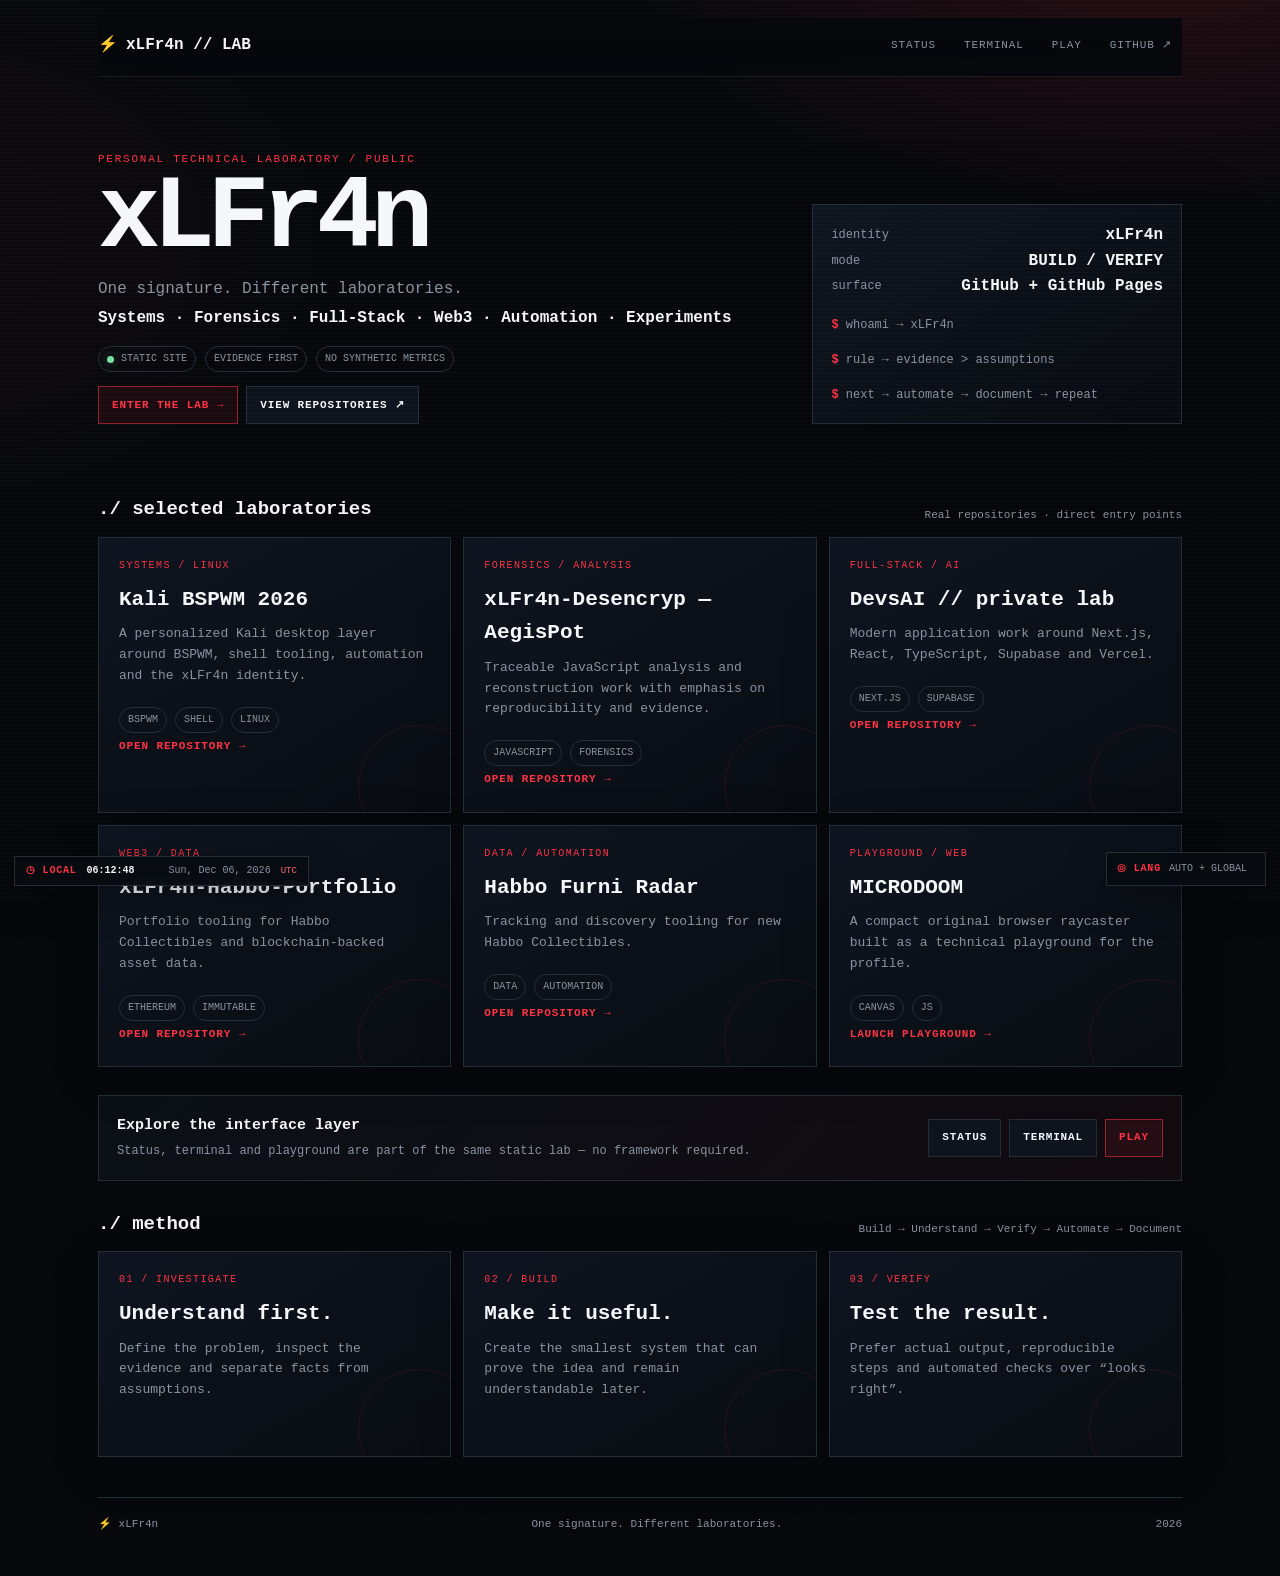
==== commit b67266a1: "docs: align public lab repository links" ====
--- a/index.html
+++ b/index.html
@@ -1 +1 @@
-<!doctype html><html lang="en"><head><meta charset="utf-8"><meta name="viewport" content="width=device-width,initial-scale=1"><meta name="theme-color" content="#06080c"><meta name="description" content="xLFr4n // personal technical laboratory — systems, forensics, full-stack, Web3, automation and experiments."><link rel="icon" href="./assets/icon.svg" type="image/svg+xml"><link rel="manifest" href="./manifest.json"><link rel="stylesheet" href="./assets/xlfr4n.css"><title>xLFr4n // LAB</title></head><body><div class="shell"><header class="nav"><a class="brand" href="./"><span class="sig">⚡</span> xLFr4n // LAB</a><nav class="navlinks" aria-label="Primary"><a href="./status/">STATUS</a><a href="./terminal/">TERMINAL</a><a href="./play/">PLAY</a><a href="https://github.com/xlfr4n">GITHUB ↗</a></nav></header><main><section class="hero"><div><div class="eyebrow">personal technical laboratory / public</div><h1>xLFr4n</h1><p class="lead">One signature. Different laboratories.<br><b>Systems · Forensics · Full-Stack · Web3 · Automation · Experiments</b></p><div class="kicker"><span class="pill"><span class="dot ok"></span> STATIC SITE</span><span class="pill">EVIDENCE FIRST</span><span class="pill">NO SYNTHETIC METRICS</span></div><div class="buttons"><a class="button primary" href="#labs">ENTER THE LAB →</a><a class="button" href="https://github.com/xlfr4n?tab=repositories">VIEW REPOSITORIES ↗</a></div></div><aside class="hero-panel" aria-label="Lab identity"><div class="row"><span class="kv">identity</span><strong>xLFr4n</strong></div><div class="row"><span class="kv">mode</span><b>BUILD / VERIFY</b></div><div class="row"><span class="kv">surface</span><strong>GitHub + GitHub Pages</strong></div><div class="prompt"><b>$</b> whoami → xLFr4n</div><div class="prompt"><b>$</b> rule → evidence &gt; assumptions</div><div class="prompt"><b>$</b> next → automate → document → repeat</div></aside></section><section class="section" id="labs"><div class="section-head"><h2>./ selected laboratories</h2><p>Real repositories · direct entry points</p></div><div class="grid"><article class="card"><div class="tag">SYSTEMS / LINUX</div><h3>Kali BSPWM 2026</h3><p>A personalized Kali desktop layer around BSPWM, shell tooling, automation and the xLFr4n identity.</p><div class="meta"><span class="pill">BSPWM</span><span class="pill">SHELL</span><span class="pill">LINUX</span></div><a class="link" href="https://github.com/xlfr4n/kali-bspwm-2026">OPEN REPOSITORY →</a></article><article class="card"><div class="tag">FORENSICS / ANALYSIS</div><h3>desencryp</h3><p>Traceable JavaScript analysis and reconstruction work with emphasis on reproducibility and evidence.</p><div class="meta"><span class="pill">JAVASCRIPT</span><span class="pill">FORENSICS</span></div><a class="link" href="https://github.com/xlfr4n/desencryp">OPEN REPOSITORY →</a></article><article class="card"><div class="tag">FULL-STACK / AI</div><h3>DevsAI</h3><p>Modern application work around Next.js, React, TypeScript, Supabase and Vercel.</p><div class="meta"><span class="pill">NEXT.JS</span><span class="pill">SUPABASE</span></div><a class="link" href="https://github.com/xlfr4n/DevsAI">OPEN REPOSITORY →</a></article><article class="card"><div class="tag">WEB3 / DATA</div><h3>HabboPortfolioPro</h3><p>Portfolio tooling for Habbo Collectibles and blockchain-backed asset data.</p><div class="meta"><span class="pill">ETHEREUM</span><span class="pill">IMMUTABLE</span></div><a class="link" href="https://github.com/xlfr4n/HabboPortfolioPro">OPEN REPOSITORY →</a></article><article class="card"><div class="tag">DATA / AUTOMATION</div><h3>Habbo Furni Radar</h3><p>Tracking and discovery tooling for new Habbo Collectibles.</p><div class="meta"><span class="pill">DATA</span><span class="pill">AUTOMATION</span></div><a class="link" href="https://github.com/xlfr4n/habbo-furni-radar">OPEN REPOSITORY →</a></article><article class="card"><div class="tag">PLAYGROUND / WEB</div><h3>MICRODOOM</h3><p>A compact original browser raycaster built as a technical playground for the profile.</p><div class="meta"><span class="pill">CANVAS</span><span class="pill">JS</span></div><a class="link" href="./play/">LAUNCH PLAYGROUND →</a></article></div></section><section class="section"><div class="banner"><div><h3>Explore the interface layer</h3><p>Status, terminal and playground are part of the same static lab — no framework required.</p></div><div class="buttons"><a class="button" href="./status/">STATUS</a><a class="button" href="./terminal/">TERMINAL</a><a class="button primary" href="./play/">PLAY</a></div></div></section><section class="section"><div class="section-head"><h2>./ method</h2><p>Build → Understand → Verify → Automate → Document</p></div><div class="grid"><article class="card"><div class="tag">01 / INVESTIGATE</div><h3>Understand first.</h3><p>Define the problem, inspect the evidence and separate facts from assumptions.</p></article><article class="card"><div class="tag">02 / BUILD</div><h3>Make it useful.</h3><p>Create the smallest system that can prove the idea and remain understandable later.</p></article><article class="card"><div class="tag">03 / VERIFY</div><h3>Test the result.</h3><p>Prefer actual output, reproducible steps and automated checks over “looks right”.</p></article></div></section></main><footer class="footer"><span><span class="sig">⚡</span> xLFr4n</span><span>One signature. Different laboratories.</span><span data-year>2026</span></footer></div><script src="./assets/xlfr4n.js"></script></body></html>+<!doctype html><html lang="en"><head><meta charset="utf-8"><meta name="viewport" content="width=device-width,initial-scale=1"><meta name="theme-color" content="#06080c"><meta name="description" content="xLFr4n // personal technical laboratory — systems, forensics, full-stack, Web3, automation and experiments."><link rel="icon" href="./assets/icon.svg" type="image/svg+xml"><link rel="manifest" href="./manifest.json"><link rel="stylesheet" href="./assets/xlfr4n.css"><title>xLFr4n // LAB</title></head><body><div class="shell"><header class="nav"><a class="brand" href="./"><span class="sig">⚡</span> xLFr4n // LAB</a><nav class="navlinks" aria-label="Primary"><a href="./status/">STATUS</a><a href="./terminal/">TERMINAL</a><a href="./play/">PLAY</a><a href="https://github.com/xlfr4n">GITHUB ↗</a></nav></header><main><section class="hero"><div><div class="eyebrow">personal technical laboratory / public</div><h1>xLFr4n</h1><p class="lead">One signature. Different laboratories.<br><b>Systems · Forensics · Full-Stack · Web3 · Automation · Experiments</b></p><div class="kicker"><span class="pill"><span class="dot ok"></span> STATIC SITE</span><span class="pill">EVIDENCE FIRST</span><span class="pill">NO SYNTHETIC METRICS</span></div><div class="buttons"><a class="button primary" href="#labs">ENTER THE LAB →</a><a class="button" href="https://github.com/xlfr4n?tab=repositories">VIEW REPOSITORIES ↗</a></div></div><aside class="hero-panel" aria-label="Lab identity"><div class="row"><span class="kv">identity</span><strong>xLFr4n</strong></div><div class="row"><span class="kv">mode</span><b>BUILD / VERIFY</b></div><div class="row"><span class="kv">surface</span><strong>GitHub + GitHub Pages</strong></div><div class="prompt"><b>$</b> whoami → xLFr4n</div><div class="prompt"><b>$</b> rule → evidence &gt; assumptions</div><div class="prompt"><b>$</b> next → automate → document → repeat</div></aside></section><section class="section" id="labs"><div class="section-head"><h2>./ selected laboratories</h2><p>Real repositories · direct entry points</p></div><div class="grid"><article class="card"><div class="tag">SYSTEMS / LINUX</div><h3>Kali BSPWM 2026</h3><p>A personalized Kali desktop layer around BSPWM, shell tooling, automation and the xLFr4n identity.</p><div class="meta"><span class="pill">BSPWM</span><span class="pill">SHELL</span><span class="pill">LINUX</span></div><a class="link" href="https://github.com/xlfr4n/xLFr4n-Kali-BSPWM" >OPEN REPOSITORY →</a></article><article class="card"><div class="tag">FORENSICS / ANALYSIS</div><h3>xLFr4n-Desencryp — AegisPot</h3><p>Traceable JavaScript analysis and reconstruction work with emphasis on reproducibility and evidence.</p><div class="meta"><span class="pill">JAVASCRIPT</span><span class="pill">FORENSICS</span></div><a class="link" href="https://github.com/xlfr4n/xLFr4n-Desencryp" >OPEN REPOSITORY →</a></article><article class="card"><div class="tag">FULL-STACK / AI</div><h3>DevsAI // private lab</h3><p>Modern application work around Next.js, React, TypeScript, Supabase and Vercel.</p><div class="meta"><span class="pill">NEXT.JS</span><span class="pill">SUPABASE</span></div><a class="link" href="https://github.com/xlfr4n/xLFr4n-DevsAI" >OPEN REPOSITORY →</a></article><article class="card"><div class="tag">WEB3 / DATA</div><h3>xLFr4n-Habbo-Portfolio</h3><p>Portfolio tooling for Habbo Collectibles and blockchain-backed asset data.</p><div class="meta"><span class="pill">ETHEREUM</span><span class="pill">IMMUTABLE</span></div><a class="link" href="https://github.com/xlfr4n/xLFr4n-Habbo-Portfolio" >OPEN REPOSITORY →</a></article><article class="card"><div class="tag">DATA / AUTOMATION</div><h3>Habbo Furni Radar</h3><p>Tracking and discovery tooling for new Habbo Collectibles.</p><div class="meta"><span class="pill">DATA</span><span class="pill">AUTOMATION</span></div><a class="link" href="https://github.com/xlfr4n/xLFr4n-Habbo-Furni-Radar" >OPEN REPOSITORY →</a></article><article class="card"><div class="tag">PLAYGROUND / WEB</div><h3>MICRODOOM</h3><p>A compact original browser raycaster built as a technical playground for the profile.</p><div class="meta"><span class="pill">CANVAS</span><span class="pill">JS</span></div><a class="link" href="./play/">LAUNCH PLAYGROUND →</a></article></div></section><section class="section"><div class="banner"><div><h3>Explore the interface layer</h3><p>Status, terminal and playground are part of the same static lab — no framework required.</p></div><div class="buttons"><a class="button" href="./status/">STATUS</a><a class="button" href="./terminal/">TERMINAL</a><a class="button primary" href="./play/">PLAY</a></div></div></section><section class="section"><div class="section-head"><h2>./ method</h2><p>Build → Understand → Verify → Automate → Document</p></div><div class="grid"><article class="card"><div class="tag">01 / INVESTIGATE</div><h3>Understand first.</h3><p>Define the problem, inspect the evidence and separate facts from assumptions.</p></article><article class="card"><div class="tag">02 / BUILD</div><h3>Make it useful.</h3><p>Create the smallest system that can prove the idea and remain understandable later.</p></article><article class="card"><div class="tag">03 / VERIFY</div><h3>Test the result.</h3><p>Prefer actual output, reproducible steps and automated checks over “looks right”.</p></article></div></section></main><footer class="footer"><span><span class="sig">⚡</span> xLFr4n</span><span>One signature. Different laboratories.</span><span data-year>2026</span></footer></div><script src="./assets/xlfr4n.js"></script></body></html>
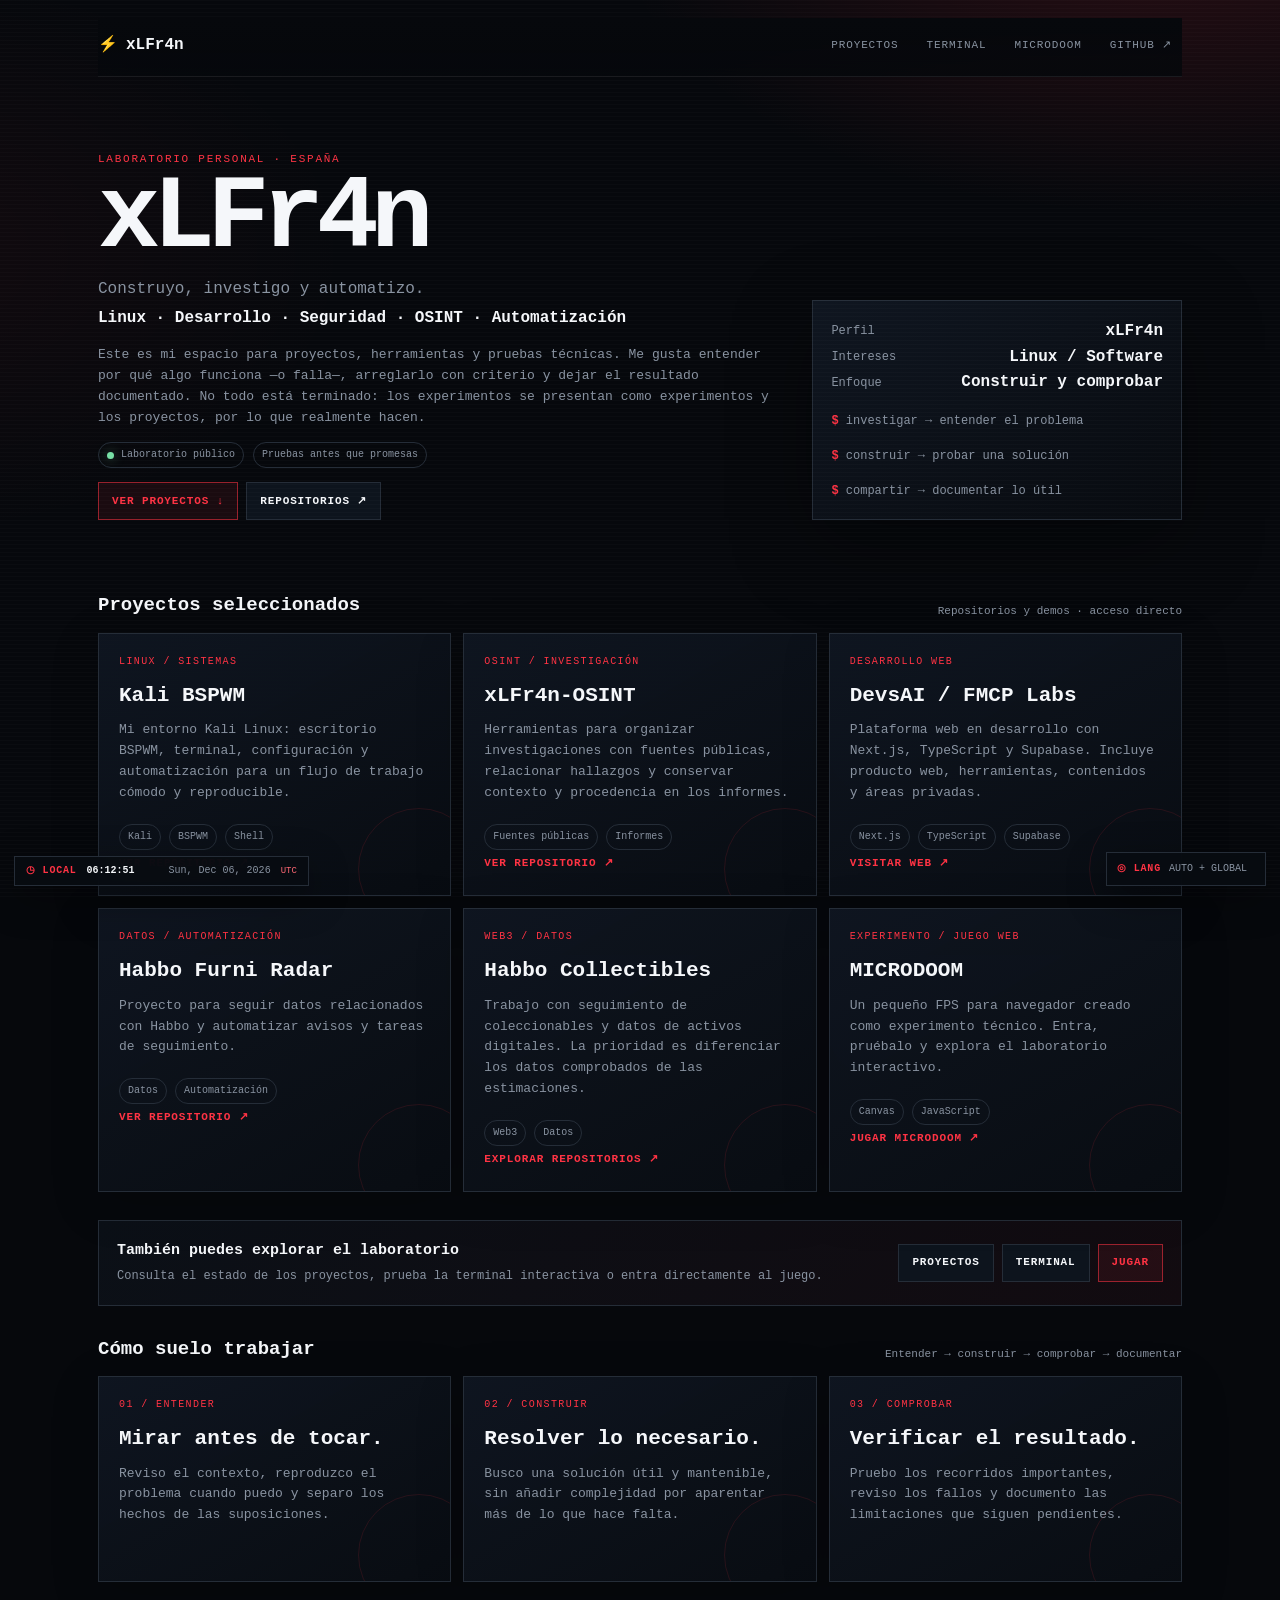
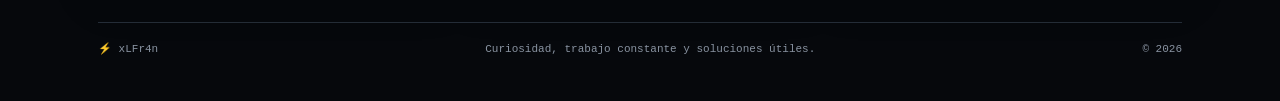
==== commit baf502b6: "feat: make public lab Spanish-first and more approachable" ====
--- a/index.html
+++ b/index.html
@@ -1 +1,155 @@
-<!doctype html><html lang="en"><head><meta charset="utf-8"><meta name="viewport" content="width=device-width,initial-scale=1"><meta name="theme-color" content="#06080c"><meta name="description" content="xLFr4n // personal technical laboratory — systems, forensics, full-stack, Web3, automation and experiments."><link rel="icon" href="./assets/icon.svg" type="image/svg+xml"><link rel="manifest" href="./manifest.json"><link rel="stylesheet" href="./assets/xlfr4n.css"><title>xLFr4n // LAB</title></head><body><div class="shell"><header class="nav"><a class="brand" href="./"><span class="sig">⚡</span> xLFr4n // LAB</a><nav class="navlinks" aria-label="Primary"><a href="./status/">STATUS</a><a href="./terminal/">TERMINAL</a><a href="./play/">PLAY</a><a href="https://github.com/xlfr4n">GITHUB ↗</a></nav></header><main><section class="hero"><div><div class="eyebrow">personal technical laboratory / public</div><h1>xLFr4n</h1><p class="lead">One signature. Different laboratories.<br><b>Systems · Forensics · Full-Stack · Web3 · Automation · Experiments</b></p><div class="kicker"><span class="pill"><span class="dot ok"></span> STATIC SITE</span><span class="pill">EVIDENCE FIRST</span><span class="pill">NO SYNTHETIC METRICS</span></div><div class="buttons"><a class="button primary" href="#labs">ENTER THE LAB →</a><a class="button" href="https://github.com/xlfr4n?tab=repositories">VIEW REPOSITORIES ↗</a></div></div><aside class="hero-panel" aria-label="Lab identity"><div class="row"><span class="kv">identity</span><strong>xLFr4n</strong></div><div class="row"><span class="kv">mode</span><b>BUILD / VERIFY</b></div><div class="row"><span class="kv">surface</span><strong>GitHub + GitHub Pages</strong></div><div class="prompt"><b>$</b> whoami → xLFr4n</div><div class="prompt"><b>$</b> rule → evidence &gt; assumptions</div><div class="prompt"><b>$</b> next → automate → document → repeat</div></aside></section><section class="section" id="labs"><div class="section-head"><h2>./ selected laboratories</h2><p>Real repositories · direct entry points</p></div><div class="grid"><article class="card"><div class="tag">SYSTEMS / LINUX</div><h3>Kali BSPWM 2026</h3><p>A personalized Kali desktop layer around BSPWM, shell tooling, automation and the xLFr4n identity.</p><div class="meta"><span class="pill">BSPWM</span><span class="pill">SHELL</span><span class="pill">LINUX</span></div><a class="link" href="https://github.com/xlfr4n/xLFr4n-Kali-BSPWM" >OPEN REPOSITORY →</a></article><article class="card"><div class="tag">FORENSICS / ANALYSIS</div><h3>xLFr4n-Desencryp — AegisPot</h3><p>Traceable JavaScript analysis and reconstruction work with emphasis on reproducibility and evidence.</p><div class="meta"><span class="pill">JAVASCRIPT</span><span class="pill">FORENSICS</span></div><a class="link" href="https://github.com/xlfr4n/xLFr4n-Desencryp" >OPEN REPOSITORY →</a></article><article class="card"><div class="tag">FULL-STACK / AI</div><h3>DevsAI // private lab</h3><p>Modern application work around Next.js, React, TypeScript, Supabase and Vercel.</p><div class="meta"><span class="pill">NEXT.JS</span><span class="pill">SUPABASE</span></div><a class="link" href="https://github.com/xlfr4n/xLFr4n-DevsAI" >OPEN REPOSITORY →</a></article><article class="card"><div class="tag">WEB3 / DATA</div><h3>xLFr4n-Habbo-Portfolio</h3><p>Portfolio tooling for Habbo Collectibles and blockchain-backed asset data.</p><div class="meta"><span class="pill">ETHEREUM</span><span class="pill">IMMUTABLE</span></div><a class="link" href="https://github.com/xlfr4n/xLFr4n-Habbo-Portfolio" >OPEN REPOSITORY →</a></article><article class="card"><div class="tag">DATA / AUTOMATION</div><h3>Habbo Furni Radar</h3><p>Tracking and discovery tooling for new Habbo Collectibles.</p><div class="meta"><span class="pill">DATA</span><span class="pill">AUTOMATION</span></div><a class="link" href="https://github.com/xlfr4n/xLFr4n-Habbo-Furni-Radar" >OPEN REPOSITORY →</a></article><article class="card"><div class="tag">PLAYGROUND / WEB</div><h3>MICRODOOM</h3><p>A compact original browser raycaster built as a technical playground for the profile.</p><div class="meta"><span class="pill">CANVAS</span><span class="pill">JS</span></div><a class="link" href="./play/">LAUNCH PLAYGROUND →</a></article></div></section><section class="section"><div class="banner"><div><h3>Explore the interface layer</h3><p>Status, terminal and playground are part of the same static lab — no framework required.</p></div><div class="buttons"><a class="button" href="./status/">STATUS</a><a class="button" href="./terminal/">TERMINAL</a><a class="button primary" href="./play/">PLAY</a></div></div></section><section class="section"><div class="section-head"><h2>./ method</h2><p>Build → Understand → Verify → Automate → Document</p></div><div class="grid"><article class="card"><div class="tag">01 / INVESTIGATE</div><h3>Understand first.</h3><p>Define the problem, inspect the evidence and separate facts from assumptions.</p></article><article class="card"><div class="tag">02 / BUILD</div><h3>Make it useful.</h3><p>Create the smallest system that can prove the idea and remain understandable later.</p></article><article class="card"><div class="tag">03 / VERIFY</div><h3>Test the result.</h3><p>Prefer actual output, reproducible steps and automated checks over “looks right”.</p></article></div></section></main><footer class="footer"><span><span class="sig">⚡</span> xLFr4n</span><span>One signature. Different laboratories.</span><span data-year>2026</span></footer></div><script src="./assets/xlfr4n.js"></script></body></html>+<!doctype html>
+<html lang="es">
+<head>
+  <meta charset="utf-8">
+  <meta name="viewport" content="width=device-width, initial-scale=1">
+  <meta name="theme-color" content="#06080c">
+  <meta name="description" content="xLFr4n: laboratorio personal de Linux, desarrollo de software, seguridad, OSINT y automatización. Proyectos reales, pruebas y experimentos.">
+  <meta name="color-scheme" content="dark">
+  <link rel="icon" href="./assets/icon.svg" type="image/svg+xml">
+  <link rel="manifest" href="./manifest.json">
+  <link rel="stylesheet" href="./assets/xlfr4n.css">
+  <title>xLFr4n — Laboratorio personal</title>
+</head>
+<body>
+  <div class="shell">
+    <header class="nav">
+      <a class="brand" href="./" aria-label="xLFr4n, inicio"><span class="sig" aria-hidden="true">⚡</span> xLFr4n</a>
+      <nav class="navlinks" aria-label="Navegación principal">
+        <a href="./status/">PROYECTOS</a>
+        <a href="./terminal/">TERMINAL</a>
+        <a href="./play/">MICRODOOM</a>
+        <a href="https://github.com/xlfr4n?tab=repositories" target="_blank" rel="noopener noreferrer">GITHUB ↗</a>
+      </nav>
+    </header>
+
+    <main>
+      <section class="hero" aria-labelledby="intro-title">
+        <div>
+          <div class="eyebrow">Laboratorio personal · España</div>
+          <h1 id="intro-title">xLFr4n</h1>
+          <p class="lead">Construyo, investigo y automatizo.<br><b>Linux · Desarrollo · Seguridad · OSINT · Automatización</b></p>
+          <p class="prose">Este es mi espacio para proyectos, herramientas y pruebas técnicas. Me gusta entender por qué algo funciona —o falla—, arreglarlo con criterio y dejar el resultado documentado. No todo está terminado: los experimentos se presentan como experimentos y los proyectos, por lo que realmente hacen.</p>
+          <div class="kicker">
+            <span class="pill"><span class="dot ok"></span> Laboratorio público</span>
+            <span class="pill">Pruebas antes que promesas</span>
+          </div>
+          <div class="buttons">
+            <a class="button primary" href="#laboratorios">VER PROYECTOS ↓</a>
+            <a class="button" href="https://github.com/xlfr4n?tab=repositories" target="_blank" rel="noopener noreferrer">REPOSITORIOS ↗</a>
+          </div>
+        </div>
+        <aside class="hero-panel" aria-label="Resumen del laboratorio">
+          <div class="row"><span class="kv">Perfil</span><strong>xLFr4n</strong></div>
+          <div class="row"><span class="kv">Intereses</span><b>Linux / Software</b></div>
+          <div class="row"><span class="kv">Enfoque</span><strong>Construir y comprobar</strong></div>
+          <div class="prompt"><b>$</b> investigar → entender el problema</div>
+          <div class="prompt"><b>$</b> construir → probar una solución</div>
+          <div class="prompt"><b>$</b> compartir → documentar lo útil</div>
+        </aside>
+      </section>
+
+      <section class="section" id="laboratorios" aria-labelledby="labs-title">
+        <div class="section-head">
+          <h2 id="labs-title">Proyectos seleccionados</h2>
+          <p>Repositorios y demos · acceso directo</p>
+        </div>
+        <div class="grid">
+          <article class="card">
+            <div class="tag">LINUX / SISTEMAS</div>
+            <h3>Kali BSPWM</h3>
+            <p>Mi entorno Kali Linux: escritorio BSPWM, terminal, configuración y automatización para un flujo de trabajo cómodo y reproducible.</p>
+            <div class="meta"><span class="pill">Kali</span><span class="pill">BSPWM</span><span class="pill">Shell</span></div>
+            <a class="link" href="https://github.com/xlfr4n/xLFr4n-Kali-BSPWM" target="_blank" rel="noopener noreferrer">VER REPOSITORIO ↗</a>
+          </article>
+
+          <article class="card">
+            <div class="tag">OSINT / INVESTIGACIÓN</div>
+            <h3>xLFr4n-OSINT</h3>
+            <p>Herramientas para organizar investigaciones con fuentes públicas, relacionar hallazgos y conservar contexto y procedencia en los informes.</p>
+            <div class="meta"><span class="pill">Fuentes públicas</span><span class="pill">Informes</span></div>
+            <a class="link" href="https://github.com/xlfr4n/xLFr4n-OSINT" target="_blank" rel="noopener noreferrer">VER REPOSITORIO ↗</a>
+          </article>
+
+          <article class="card">
+            <div class="tag">DESARROLLO WEB</div>
+            <h3>DevsAI / FMCP Labs</h3>
+            <p>Plataforma web en desarrollo con Next.js, TypeScript y Supabase. Incluye producto web, herramientas, contenidos y áreas privadas.</p>
+            <div class="meta"><span class="pill">Next.js</span><span class="pill">TypeScript</span><span class="pill">Supabase</span></div>
+            <a class="link" href="https://fmcplabs.com/" target="_blank" rel="noopener noreferrer">VISITAR WEB ↗</a>
+          </article>
+
+          <article class="card">
+            <div class="tag">DATOS / AUTOMATIZACIÓN</div>
+            <h3>Habbo Furni Radar</h3>
+            <p>Proyecto para seguir datos relacionados con Habbo y automatizar avisos y tareas de seguimiento.</p>
+            <div class="meta"><span class="pill">Datos</span><span class="pill">Automatización</span></div>
+            <a class="link" href="https://github.com/xlfr4n/xLFr4n-Habbo-Furni-Radar" target="_blank" rel="noopener noreferrer">VER REPOSITORIO ↗</a>
+          </article>
+
+          <article class="card">
+            <div class="tag">WEB3 / DATOS</div>
+            <h3>Habbo Collectibles</h3>
+            <p>Trabajo con seguimiento de coleccionables y datos de activos digitales. La prioridad es diferenciar los datos comprobados de las estimaciones.</p>
+            <div class="meta"><span class="pill">Web3</span><span class="pill">Datos</span></div>
+            <a class="link" href="https://github.com/xlfr4n?tab=repositories" target="_blank" rel="noopener noreferrer">EXPLORAR REPOSITORIOS ↗</a>
+          </article>
+
+          <article class="card">
+            <div class="tag">EXPERIMENTO / JUEGO WEB</div>
+            <h3>MICRODOOM</h3>
+            <p>Un pequeño FPS para navegador creado como experimento técnico. Entra, pruébalo y explora el laboratorio interactivo.</p>
+            <div class="meta"><span class="pill">Canvas</span><span class="pill">JavaScript</span></div>
+            <a class="link" href="./play/">JUGAR MICRODOOM ↗</a>
+          </article>
+        </div>
+      </section>
+
+      <section class="section">
+        <div class="banner">
+          <div>
+            <h3>También puedes explorar el laboratorio</h3>
+            <p>Consulta el estado de los proyectos, prueba la terminal interactiva o entra directamente al juego.</p>
+          </div>
+          <div class="buttons">
+            <a class="button" href="./status/">PROYECTOS</a>
+            <a class="button" href="./terminal/">TERMINAL</a>
+            <a class="button primary" href="./play/">JUGAR</a>
+          </div>
+        </div>
+      </section>
+
+      <section class="section" aria-labelledby="method-title">
+        <div class="section-head">
+          <h2 id="method-title">Cómo suelo trabajar</h2>
+          <p>Entender → construir → comprobar → documentar</p>
+        </div>
+        <div class="grid">
+          <article class="card">
+            <div class="tag">01 / ENTENDER</div>
+            <h3>Mirar antes de tocar.</h3>
+            <p>Reviso el contexto, reproduzco el problema cuando puedo y separo los hechos de las suposiciones.</p>
+          </article>
+          <article class="card">
+            <div class="tag">02 / CONSTRUIR</div>
+            <h3>Resolver lo necesario.</h3>
+            <p>Busco una solución útil y mantenible, sin añadir complejidad por aparentar más de lo que hace falta.</p>
+          </article>
+          <article class="card">
+            <div class="tag">03 / COMPROBAR</div>
+            <h3>Verificar el resultado.</h3>
+            <p>Pruebo los recorridos importantes, reviso los fallos y documento las limitaciones que siguen pendientes.</p>
+          </article>
+        </div>
+      </section>
+    </main>
+
+    <footer class="footer">
+      <span><span class="sig" aria-hidden="true">⚡</span> xLFr4n</span>
+      <span>Curiosidad, trabajo constante y soluciones útiles.</span>
+      <span>© <span data-year>2026</span></span>
+    </footer>
+  </div>
+  <script src="./assets/xlfr4n.js"></script>
+</body>
+</html>
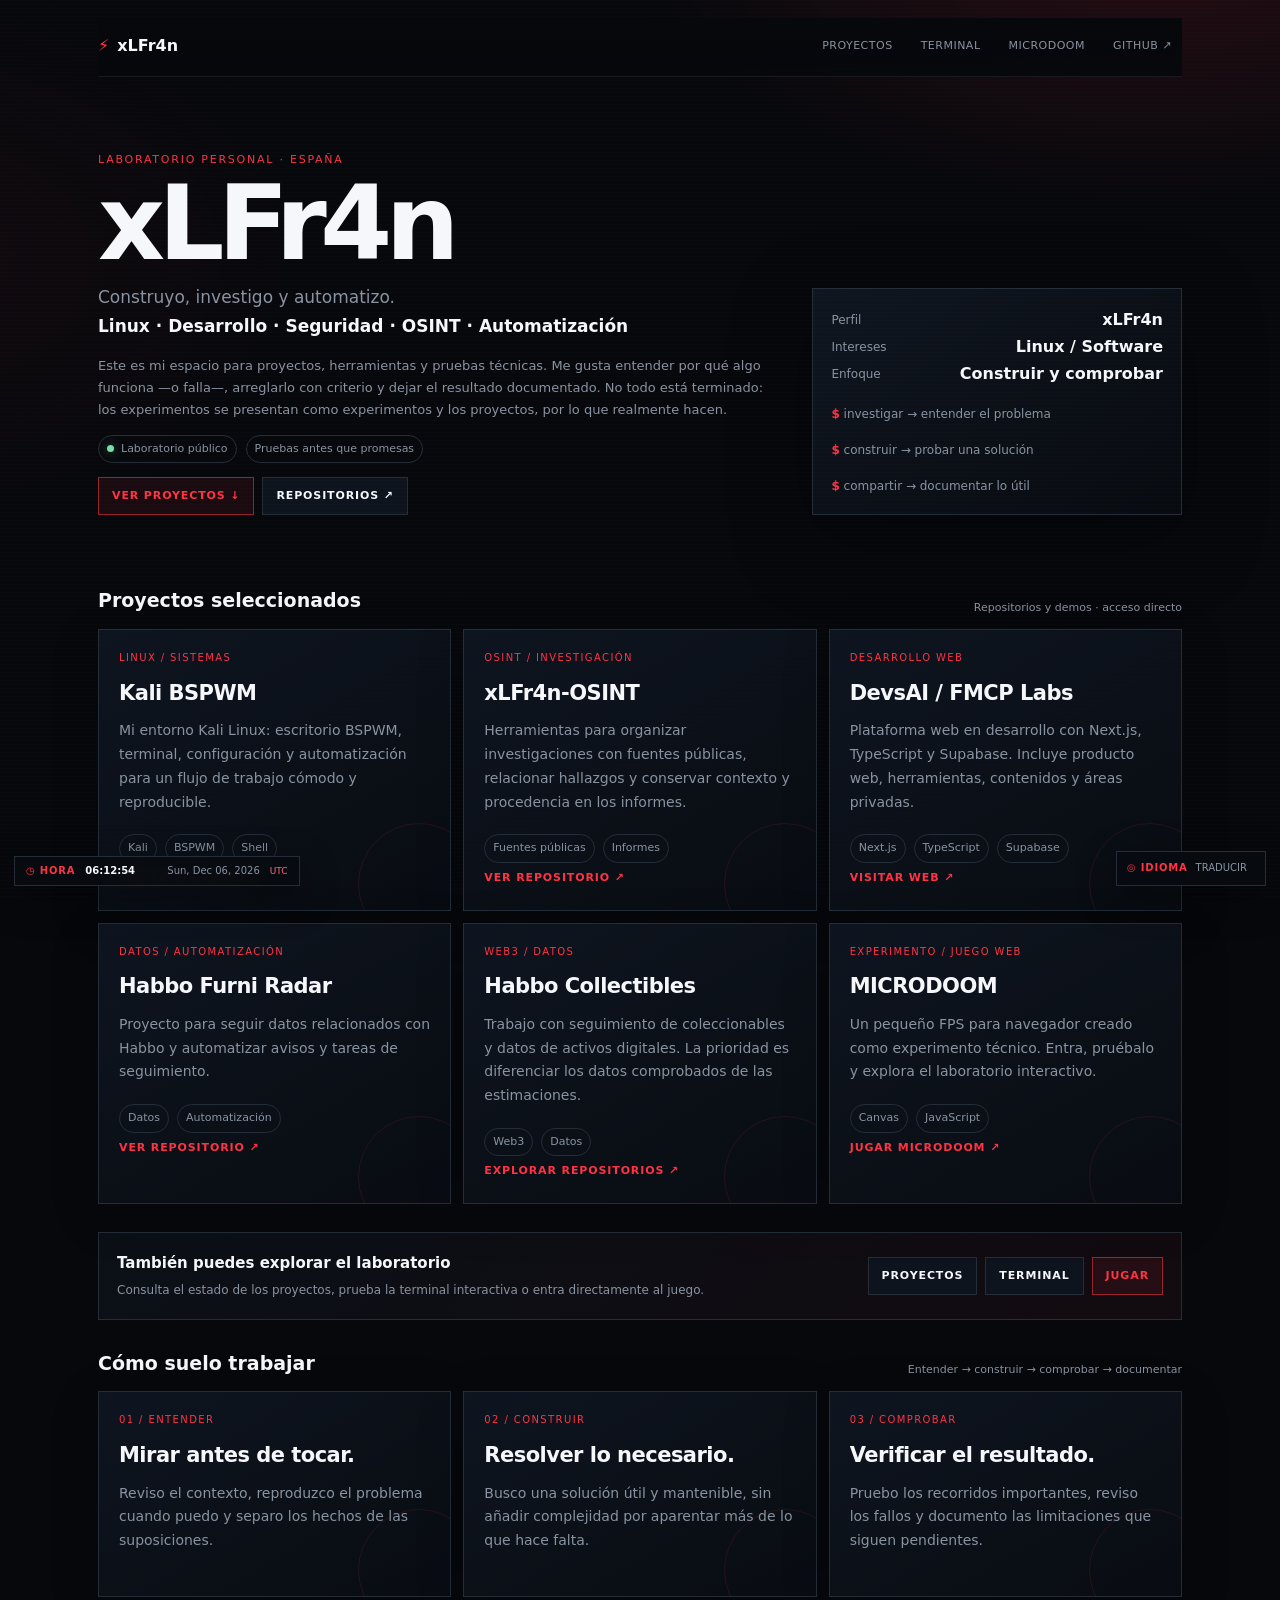
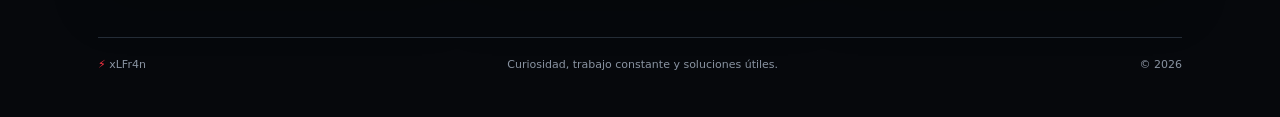
==== commit 375c684c: "seo: add canonical and social metadata to public lab" ====
--- a/index.html
+++ b/index.html
@@ -6,6 +6,12 @@
   <meta name="theme-color" content="#06080c">
   <meta name="description" content="xLFr4n: laboratorio personal de Linux, desarrollo de software, seguridad, OSINT y automatización. Proyectos reales, pruebas y experimentos.">
   <meta name="color-scheme" content="dark">
+  <link rel="canonical" href="https://xlfr4n.github.io/xLFr4n/">
+  <meta property="og:type" content="website">
+  <meta property="og:title" content="xLFr4n — Laboratorio personal">
+  <meta property="og:description" content="Proyectos de Linux, desarrollo de software, seguridad, OSINT y automatización. Trabajo real, pruebas y experimentos.">
+  <meta property="og:url" content="https://xlfr4n.github.io/xLFr4n/">
+  <meta name="twitter:card" content="summary">
   <link rel="icon" href="./assets/icon.svg" type="image/svg+xml">
   <link rel="manifest" href="./manifest.json">
   <link rel="stylesheet" href="./assets/xlfr4n.css">
--- a/assets/xlfr4n.css
+++ b/assets/xlfr4n.css
@@ -1 +1 @@
-:root{--red:#ff3344;--red2:#ff6875;--bg:#06080c;--panel:#0c1118;--text:#f5f7fa;--muted:#8993a1;--line:#252d38;--ok:#77e0a5;--shadow:0 24px 80px rgba(0,0,0,.38);--mono:ui-monospace,SFMono-Regular,Menlo,Monaco,Consolas,"Liberation Mono",monospace}*{box-sizing:border-box}html{scroll-behavior:smooth}body{margin:0;background:radial-gradient(900px 500px at 90% -5%,rgba(255,51,68,.14),transparent 60%),radial-gradient(800px 480px at -10% 15%,rgba(255,51,68,.05),transparent 60%),var(--bg);color:var(--text);font-family:var(--mono);line-height:1.6}body:before{content:"";position:fixed;inset:0;pointer-events:none;opacity:.032;background:repeating-linear-gradient(0deg,transparent 0 3px,#fff 4px);mix-blend-mode:screen}a{color:inherit}a:focus-visible,button:focus-visible,input:focus-visible{outline:2px solid var(--red);outline-offset:3px}.shell{width:min(1120px,100%);margin:auto;padding:18px 18px 42px}.nav{position:sticky;top:0;z-index:20;display:flex;align-items:center;justify-content:space-between;gap:18px;padding:12px 0 14px;border-bottom:1px solid rgba(255,255,255,.08);background:linear-gradient(var(--bg),rgba(6,8,12,.88));backdrop-filter:blur(12px)}.brand{display:inline-flex;align-items:center;gap:8px;text-decoration:none;font-weight:800}.sig{color:var(--red)}.navlinks{display:flex;gap:8px;flex-wrap:wrap;justify-content:flex-end}.navlinks a{padding:6px 9px;color:var(--muted);font-size:11px;letter-spacing:.08em;text-decoration:none;border:1px solid transparent;border-radius:999px}.navlinks a:hover,.navlinks a[aria-current=page]{color:var(--text);border-color:var(--line);background:rgba(255,255,255,.025)}.eyebrow{color:var(--red);font-size:11px;letter-spacing:.16em;text-transform:uppercase}.hero{padding:74px 0 42px;display:grid;grid-template-columns:1.3fr .7fr;gap:28px;align-items:end}.hero h1{margin:5px 0 10px;font-size:clamp(48px,10vw,104px);line-height:.88;letter-spacing:-.075em}.hero .lead{margin:0;max-width:740px;color:var(--muted);font-size:16px;line-height:1.8}.hero .lead b{color:var(--text)}.hero-panel{border:1px solid var(--line);background:linear-gradient(145deg,rgba(16,23,34,.92),rgba(8,11,16,.9));box-shadow:var(--shadow);padding:18px}.hero-panel .row{display:flex;justify-content:space-between;gap:12px;align-items:center}.kv{color:var(--muted);font-size:12px}.kv strong{color:var(--text)}.kv b{color:var(--red)}.prompt{margin-top:16px;color:var(--muted);font-size:12px}.prompt b{color:var(--red)}.section{margin-top:28px}.section-head{display:flex;align-items:end;justify-content:space-between;gap:18px;margin-bottom:12px}.section-head h2{margin:0;font-size:19px}.section-head p{margin:0;color:var(--muted);font-size:11px}.grid{display:grid;grid-template-columns:repeat(12,1fr);gap:12px}.card{grid-column:span 4;position:relative;min-height:206px;padding:20px;border:1px solid var(--line);background:linear-gradient(150deg,rgba(16,23,34,.9),rgba(9,13,19,.95));box-shadow:0 12px 45px rgba(0,0,0,.18);overflow:hidden}.card:after{content:"";position:absolute;inset:auto -30px -35px auto;width:120px;height:120px;border:1px solid rgba(255,51,68,.12);border-radius:50%}.card:hover{transform:translateY(-3px);border-color:rgba(255,51,68,.45)}.card,.button{transition:transform .18s ease,border-color .18s ease,background .18s ease}.card .tag{color:var(--red);font-size:10px;letter-spacing:.14em}.card h3{margin:9px 0 8px;font-size:21px}.card p{margin:0 0 20px;color:var(--muted);font-size:13px}.link{color:var(--red);font-size:11px;font-weight:800;text-decoration:none;letter-spacing:.08em}.banner{display:grid;grid-template-columns:1fr auto;gap:20px;align-items:center;padding:18px;border:1px solid var(--line);background:linear-gradient(135deg,#0b1017,#120b10)}.banner h3{margin:0 0 4px;font-size:15px}.banner p{margin:0;color:var(--muted);font-size:12px}.buttons{display:flex;gap:8px;flex-wrap:wrap}.button{display:inline-flex;align-items:center;justify-content:center;min-height:38px;padding:0 13px;border:1px solid var(--line);background:#0d141d;text-decoration:none;font-size:11px;font-weight:800;letter-spacing:.08em}.button:hover{border-color:rgba(255,51,68,.48);background:#111a24}.button.primary{border-color:rgba(255,51,68,.55);background:rgba(255,51,68,.08);color:var(--red)}.pill{display:inline-flex;align-items:center;gap:7px;padding:4px 8px;border:1px solid var(--line);color:var(--muted);font-size:10px;border-radius:999px}.dot{width:7px;height:7px;border-radius:50%;background:var(--red);box-shadow:0 0 12px rgba(255,51,68,.55)}.dot.ok{background:var(--ok);box-shadow:0 0 12px rgba(119,224,165,.45)}.meta{display:flex;gap:8px;flex-wrap:wrap;margin-top:14px}.footer{display:flex;justify-content:space-between;gap:12px;flex-wrap:wrap;margin-top:40px;padding-top:18px;border-top:1px solid var(--line);color:var(--muted);font-size:11px}.kicker{display:flex;gap:9px;flex-wrap:wrap;margin:14px 0}.prose{max-width:820px;color:var(--muted);font-size:13px}.prose strong{color:var(--text)}.list{display:grid;gap:10px}.list-row{display:grid;grid-template-columns:150px 1fr auto;gap:16px;align-items:center;padding:13px 0;border-bottom:1px solid rgba(255,255,255,.06)}.list-row:last-child{border-bottom:0}@media(max-width:860px){.hero{grid-template-columns:1fr}.card{grid-column:span 6}}@media(max-width:560px){.shell{padding-inline:13px}.nav{align-items:flex-start}.navlinks{gap:3px}.navlinks a{padding:5px 6px;font-size:10px}.hero{padding:54px 0 28px}.hero h1{font-size:clamp(48px,18vw,82px)}.card{grid-column:span 12;min-height:180px}.banner{grid-template-columns:1fr}.list-row{grid-template-columns:1fr;gap:4px}}@media(prefers-reduced-motion:reduce){html{scroll-behavior:auto}.card,.button{transition:none}}.langdock{position:fixed;right:14px;bottom:14px;z-index:1000;display:flex;align-items:center;gap:8px;padding:8px 10px;border:1px solid var(--line);background:rgba(8,12,18,.94);box-shadow:0 12px 38px rgba(0,0,0,.35);backdrop-filter:blur(12px);font-size:10px}.langdock .langsig{color:var(--red);font-weight:800;letter-spacing:.08em}.langdock .langnote{color:var(--muted)}.langdock .goog-te-gadget{font-family:var(--mono)!important;font-size:0!important;color:var(--muted)!important}.langdock .goog-te-gadget select{max-width:210px;background:#0e151e!important;color:var(--text)!important;border:1px solid var(--line)!important;padding:6px 26px 6px 8px!important;border-radius:6px!important;font:10px var(--mono)!important}.langdock .goog-logo-link,.langdock .goog-te-gadget span{display:none!important}.skiptranslate{font-family:var(--mono)}body>.skiptranslate{display:none!important}@media(max-width:560px){.langdock{right:9px;bottom:9px;max-width:calc(100vw - 18px)}.langdock .langnote{display:none}.langdock .goog-te-gadget select{max-width:170px}}.sysdock{position:fixed;left:14px;bottom:14px;z-index:1000;display:flex;align-items:center;gap:10px;padding:8px 11px;border:1px solid var(--line);background:rgba(8,12,18,.94);box-shadow:0 12px 38px rgba(0,0,0,.35);backdrop-filter:blur(12px);font-size:10px;line-height:1.2}.sysdock .clocksig{color:var(--red);font-weight:800;letter-spacing:.08em}.sysdock .clock{color:var(--text);font-weight:800;min-width:72px}.sysdock .date{color:var(--muted)}.sysdock .tz{color:var(--red2);font-size:9px}@media(max-width:560px){.sysdock{left:9px;bottom:9px;right:auto;max-width:calc(100vw - 195px);overflow:hidden}.sysdock .date{display:none}.sysdock .clock{min-width:auto}.sysdock .tz{display:none}}+:root{--red:#ff3344;--red2:#ff6875;--bg:#06080c;--panel:#0c1118;--text:#f5f7fa;--muted:#8993a1;--line:#252d38;--ok:#77e0a5;--shadow:0 24px 80px rgba(0,0,0,.38);--mono:ui-monospace,SFMono-Regular,Menlo,Monaco,Consolas,"Liberation Mono",monospace}*{box-sizing:border-box}html{scroll-behavior:smooth}body{margin:0;background:radial-gradient(900px 500px at 90% -5%,rgba(255,51,68,.14),transparent 60%),radial-gradient(800px 480px at -10% 15%,rgba(255,51,68,.05),transparent 60%),var(--bg);color:var(--text);font-family:Inter,ui-sans-serif,system-ui,-apple-system,BlinkMacSystemFont,"Segoe UI",sans-serif;line-height:1.68}body:before{content:"";position:fixed;inset:0;pointer-events:none;opacity:.012;background:repeating-linear-gradient(0deg,transparent 0 3px,#fff 4px);mix-blend-mode:screen}a{color:inherit}a:focus-visible,button:focus-visible,input:focus-visible{outline:2px solid var(--red);outline-offset:3px}.shell{width:min(1120px,100%);margin:auto;padding:18px 18px 42px}.nav{position:sticky;top:0;z-index:20;display:flex;align-items:center;justify-content:space-between;gap:18px;padding:12px 0 14px;border-bottom:1px solid rgba(255,255,255,.08);background:linear-gradient(var(--bg),rgba(6,8,12,.88));backdrop-filter:blur(12px)}.brand{display:inline-flex;align-items:center;gap:8px;text-decoration:none;font-weight:800}.sig{color:var(--red)}.navlinks{display:flex;gap:8px;flex-wrap:wrap;justify-content:flex-end}.navlinks a{padding:6px 9px;color:var(--muted);font-size:11px;letter-spacing:.045em;text-decoration:none;border:1px solid transparent;border-radius:999px}.navlinks a:hover,.navlinks a[aria-current=page]{color:var(--text);border-color:var(--line);background:rgba(255,255,255,.025)}.eyebrow{color:var(--red);font-size:11px;letter-spacing:.16em;text-transform:uppercase}.hero{padding:74px 0 42px;display:grid;grid-template-columns:1.3fr .7fr;gap:28px;align-items:end}.hero h1{margin:5px 0 10px;font-size:clamp(48px,10vw,104px);line-height:.94;letter-spacing:-.065em}.hero .lead{margin:0;max-width:740px;color:var(--muted);font-size:17px;line-height:1.75}.hero .lead b{color:var(--text)}.hero-panel{border:1px solid var(--line);background:linear-gradient(145deg,rgba(16,23,34,.92),rgba(8,11,16,.9));box-shadow:var(--shadow);padding:18px}.hero-panel .row{display:flex;justify-content:space-between;gap:12px;align-items:center}.kv{color:var(--muted);font-size:12px}.kv strong{color:var(--text)}.kv b{color:var(--red)}.prompt{margin-top:16px;color:var(--muted);font-size:12px}.prompt b{color:var(--red)}.section{margin-top:28px}.section-head{display:flex;align-items:end;justify-content:space-between;gap:18px;margin-bottom:12px}.section-head h2{margin:0;font-size:19px}.section-head p{margin:0;color:var(--muted);font-size:11px}.grid{display:grid;grid-template-columns:repeat(12,1fr);gap:12px}.card{grid-column:span 4;position:relative;min-height:206px;padding:20px;border:1px solid var(--line);background:linear-gradient(150deg,rgba(16,23,34,.9),rgba(9,13,19,.95));box-shadow:0 12px 45px rgba(0,0,0,.18);overflow:hidden}.card:after{content:"";position:absolute;inset:auto -30px -35px auto;width:120px;height:120px;border:1px solid rgba(255,51,68,.12);border-radius:50%}.card:hover{transform:translateY(-3px);border-color:rgba(255,51,68,.45)}.card,.button{transition:transform .18s ease,border-color .18s ease,background .18s ease}.card .tag{color:var(--red);font-size:10px;letter-spacing:.14em}.card h3{margin:9px 0 8px;font-size:21px;letter-spacing:-.025em}.card p{margin:0 0 20px;color:var(--muted);font-size:14px;line-height:1.7}.link{color:var(--red);font-size:11px;font-weight:800;text-decoration:none;letter-spacing:.08em}.banner{display:grid;grid-template-columns:1fr auto;gap:20px;align-items:center;padding:18px;border:1px solid var(--line);background:linear-gradient(135deg,#0b1017,#120b10)}.banner h3{margin:0 0 4px;font-size:15px}.banner p{margin:0;color:var(--muted);font-size:12px}.buttons{display:flex;gap:8px;flex-wrap:wrap}.button{display:inline-flex;align-items:center;justify-content:center;min-height:38px;padding:0 13px;border:1px solid var(--line);background:#0d141d;text-decoration:none;font-size:11px;font-weight:800;letter-spacing:.08em}.button:hover{border-color:rgba(255,51,68,.48);background:#111a24}.button.primary{border-color:rgba(255,51,68,.55);background:rgba(255,51,68,.08);color:var(--red)}.pill{display:inline-flex;align-items:center;gap:7px;padding:4px 8px;border:1px solid var(--line);color:var(--muted);font-size:11px;border-radius:999px}.dot{width:7px;height:7px;border-radius:50%;background:var(--red);box-shadow:0 0 12px rgba(255,51,68,.55)}.dot.ok{background:var(--ok);box-shadow:0 0 12px rgba(119,224,165,.45)}.meta{display:flex;gap:8px;flex-wrap:wrap;margin-top:14px}.footer{display:flex;justify-content:space-between;gap:12px;flex-wrap:wrap;margin-top:40px;padding-top:18px;border-top:1px solid var(--line);color:var(--muted);font-size:11px}.kicker{display:flex;gap:9px;flex-wrap:wrap;margin:14px 0}.prose{max-width:820px;color:var(--muted);font-size:13px}.prose strong{color:var(--text)}.list{display:grid;gap:10px}.list-row{display:grid;grid-template-columns:150px 1fr auto;gap:16px;align-items:center;padding:13px 0;border-bottom:1px solid rgba(255,255,255,.06)}.list-row:last-child{border-bottom:0}@media(max-width:860px){.hero{grid-template-columns:1fr}.card{grid-column:span 6}}@media(max-width:560px){.shell{padding-inline:13px}.nav{align-items:flex-start}.navlinks{gap:3px}.navlinks a{padding:5px 6px;font-size:10px}.hero{padding:54px 0 28px}.hero h1{font-size:clamp(48px,18vw,82px)}.card{grid-column:span 12;min-height:180px}.banner{grid-template-columns:1fr}.list-row{grid-template-columns:1fr;gap:4px}}@media(prefers-reduced-motion:reduce){html{scroll-behavior:auto}.card,.button{transition:none}}.langdock{position:fixed;right:14px;bottom:14px;z-index:1000;display:flex;align-items:center;gap:8px;padding:8px 10px;border:1px solid var(--line);background:rgba(8,12,18,.94);box-shadow:0 12px 38px rgba(0,0,0,.35);backdrop-filter:blur(12px);font-size:10px}.langdock .langsig{color:var(--red);font-weight:800;letter-spacing:.08em}.langdock .langnote{color:var(--muted)}.langdock .goog-te-gadget{font-family:var(--mono)!important;font-size:0!important;color:var(--muted)!important}.langdock .goog-te-gadget select{max-width:210px;background:#0e151e!important;color:var(--text)!important;border:1px solid var(--line)!important;padding:6px 26px 6px 8px!important;border-radius:6px!important;font:10px var(--mono)!important}.langdock .goog-logo-link,.langdock .goog-te-gadget span{display:none!important}.skiptranslate{font-family:var(--mono)}body>.skiptranslate{display:none!important}@media(max-width:560px){.langdock{right:9px;bottom:9px;max-width:calc(100vw - 18px)}.langdock .langnote{display:none}.langdock .goog-te-gadget select{max-width:170px}}.sysdock{position:fixed;left:14px;bottom:14px;z-index:1000;display:flex;align-items:center;gap:10px;padding:8px 11px;border:1px solid var(--line);background:rgba(8,12,18,.94);box-shadow:0 12px 38px rgba(0,0,0,.35);backdrop-filter:blur(12px);font-size:10px;line-height:1.2}.sysdock .clocksig{color:var(--red);font-weight:800;letter-spacing:.08em}.sysdock .clock{color:var(--text);font-weight:800;min-width:72px}.sysdock .date{color:var(--muted)}.sysdock .tz{color:var(--red2);font-size:9px}@media(max-width:560px){.sysdock{left:9px;bottom:9px;right:auto;max-width:calc(100vw - 195px);overflow:hidden}.sysdock .date{display:none}.sysdock .clock{min-width:auto}.sysdock .tz{display:none}}
